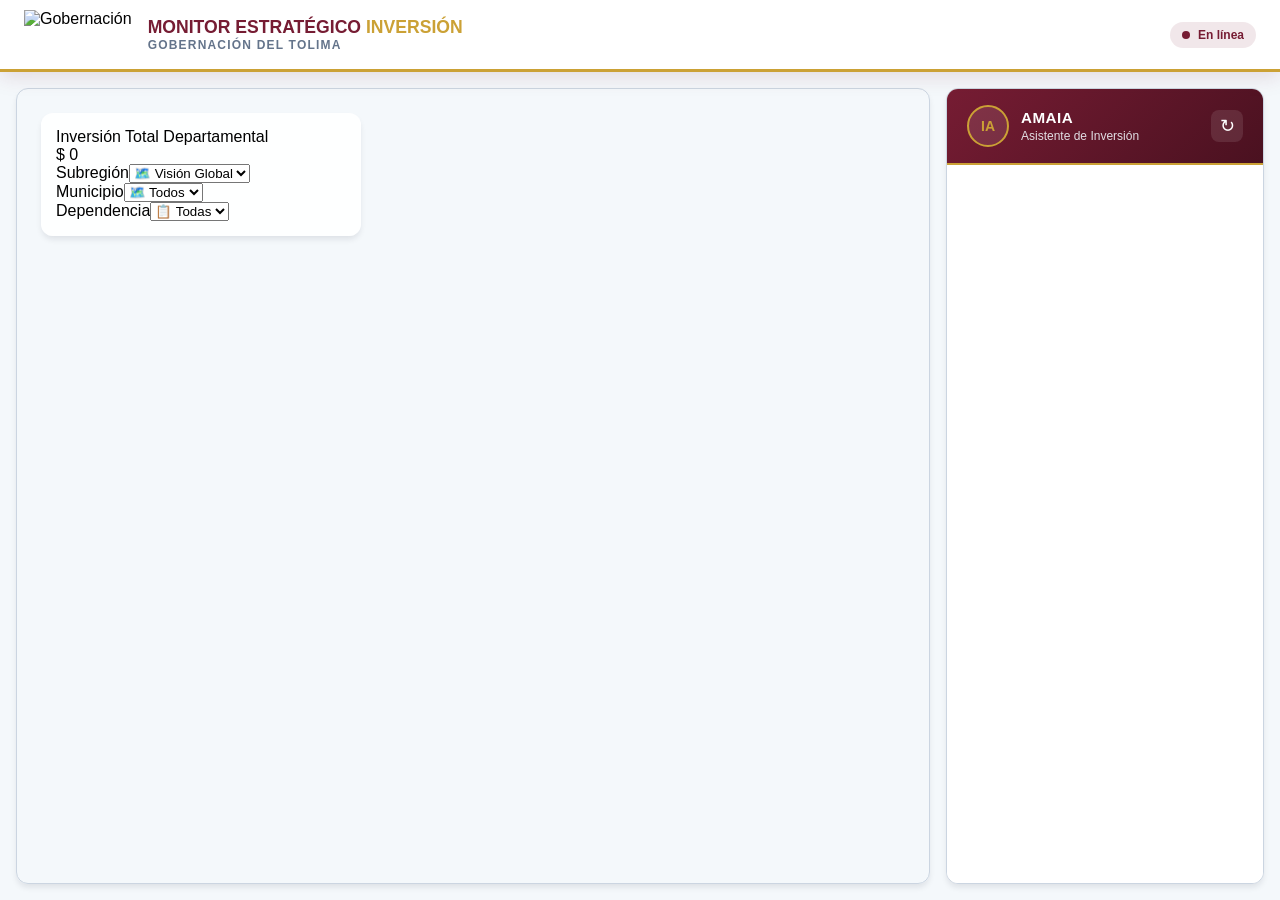
==== index.html @ 2dfa3f73 "Add files via upload Carga inicial de estructura Cloud Run" ====
<!DOCTYPE html>
<html lang="es">
<head>
  <meta charset="utf-8" />
  <title>Monitor Inversión Tolima 2026</title>
  <meta name="viewport" content="width=device-width, initial-scale=1.0, maximum-scale=1.0, user-scalable=no">

  <link rel="stylesheet" href="[https://unpkg.com/leaflet@1.9.4/dist/leaflet.css](https://unpkg.com/leaflet@1.9.4/dist/leaflet.css)" crossorigin="anonymous"/>
  <script src="[https://unpkg.com/leaflet@1.9.4/dist/leaflet.js](https://unpkg.com/leaflet@1.9.4/dist/leaflet.js)" crossorigin="anonymous"></script>
  <link href="[https://fonts.googleapis.com/css2?family=Inter:wght@400;500;600;700;800;900&display=swap](https://fonts.googleapis.com/css2?family=Inter:wght@400;500;600;700;800;900&display=swap)" rel="stylesheet">
  <link rel="stylesheet" href="style.css">
  
  <link rel="stylesheet" href="[https://www.gstatic.com/dialogflow-console/fast/messenger/cx/v1/main.css](https://www.gstatic.com/dialogflow-console/fast/messenger/cx/v1/main.css)">
  <script src="[https://www.gstatic.com/dialogflow-console/fast/messenger/cx/v1/main.js](https://www.gstatic.com/dialogflow-console/fast/messenger/cx/v1/main.js)"></script>
</head>
<body>

  <header class="app-header">
    <div class="branding">
      <img src="[https://tolima.gov.co/images/Tablero_planeacion_2026.jpg](https://tolima.gov.co/images/Tablero_planeacion_2026.jpg)" alt="Gobernación" class="escudo-img">
      <div class="titles">
        <div class="main-title">Monitor Estratégico <span>Inversión</span></div>
        <div class="sub-title">Gobernación del Tolima</div>
      </div>
    </div>
    <div class="header-info">
      <div class="system-status">
        <div class="status-indicator"></div> En línea
      </div>
    </div>
  </header>

  <main class="main-layout">
    <section class="dashboard-panel">
      <div id="loader"><div class="spinner"></div></div>
      <div id="map"></div>
      
      <aside id="sidebar">
        <div class="controls-area">
          <div class="kpi-card">
              <div class="kpi-title" id="kpiLabel">Inversión Total Departamental</div>
              <div class="kpi-value" id="kpiRP">$ 0</div>
          </div>
          <div class="filter-group"><label>Subregión</label><select id="subFilter"><option value="">🗺️ Visión Global</option></select></div>
          <div class="filter-group"><label>Municipio</label><select id="muniFilter"><option value="">🗺️ Todos</option></select></div>
          <div class="filter-group"><label>Dependencia</label><select id="secFilter"><option value="">📋 Todas</option></select></div>
        </div>
      </aside>

      <aside id="detail-panel">
        <div class="panel-header">
          <button class="close-btn" id="btnClosePanel">X</button>
          <h3 class="panel-title" id="panelTitle">...</h3>
          <p class="panel-subtitle" id="panelSub">Matriz de Inversión</p>
        </div>
        <div class="panel-body" id="panelBody"></div>
      </aside>
    </section>

    <aside class="chat-panel">
      <div class="chat-card">
        <div class="chat-header">
          <div class="assistant-profile">
            <div class="avatar-circle">IA</div>
            <div class="assistant-details">
              <h2>AMAIA</h2>
              <span>Asistente de Inversión</span>
            </div>
          </div>
          <button class="btn-reset" id="btn-reset" title="Reiniciar chat">↻</button>
        </div>
        <div class="messenger-wrapper">
          <df-messenger
            project-id="co-tol-prd"
            agent-id="ID_DEL_AGENTE_DE_INVERSION_AQUI"
            language-code="es"
            max-query-length="256">
            <df-messenger-chat-bubble chat-title=""></df-messenger-chat-bubble>
          </df-messenger>
        </div>
      </div>
    </aside>
  </main>

  <script src="main.js"></script>
</body>
</html>
---- style.css ----
:root {
  --tolima-primary: #761C33; /* Vinotinto */
  --tolima-accent: #CBA135;  /* Oro */
  --tolima-primary-pale: #fcf6f7;
  --bg-body: #F4F8FB;
  --surface: #ffffff;
  --text-primary: #0f172a;
  --text-muted: #64748b;
  --border-color: #CBD5E1;
  --shadow-header: 0 4px 20px rgba(118, 28, 51, 0.15);
  --shadow-md: 0 4px 6px -1px rgba(15, 23, 42, 0.1);
}

* { box-sizing: border-box; }

body, html {
  margin: 0; padding: 0; height: 100vh;
  font-family: 'Inter', sans-serif;
  background-color: var(--bg-body);
  display: flex; flex-direction: column; overflow: hidden;
}

/* Header */
.app-header {
  height: 72px; background: #fff; display: flex; align-items: center;
  justify-content: space-between; padding: 0 24px; box-shadow: var(--shadow-header);
  z-index: 50; border-bottom: 3px solid var(--tolima-accent);
}
.branding { display: flex; align-items: center; gap: 16px; }
.escudo-img { height: 50px; }
.main-title { font-weight: 900; font-size: 1.1rem; color: var(--tolima-primary); text-transform: uppercase; }
.main-title span { color: var(--tolima-accent); }
.sub-title { font-weight: 600; font-size: 0.75rem; color: var(--text-muted); text-transform: uppercase; letter-spacing: 0.1em; }
.system-status { display: flex; align-items: center; gap: 8px; background: rgba(118, 28, 51, 0.1); padding: 6px 12px; border-radius: 20px; font-size: 0.75rem; font-weight: 600; color: var(--tolima-primary); }
.status-indicator { width: 8px; height: 8px; background-color: var(--tolima-primary); border-radius: 50%; animation: pulse 2s infinite; }

@keyframes pulse { 0% { box-shadow: 0 0 0 0 rgba(118, 28, 51, 0.4); } 50% { box-shadow: 0 0 0 6px rgba(118, 28, 51, 0); } 100% { box-shadow: 0 0 0 0 rgba(118, 28, 51, 0); } }

/* Layout Split Screen */
.main-layout { display: flex; flex: 1; height: calc(100vh - 72px); overflow: hidden; }

/* Panel Mapa */
.dashboard-panel { flex: 1; position: relative; margin: 16px; margin-right: 0; border-radius: 12px; box-shadow: var(--shadow-md); border: 1px solid var(--border-color); overflow: hidden; }
#map { width: 100%; height: 100%; z-index: 1; }

/* Panel Chat IA */
.chat-panel { width: 350px; min-width: 320px; display: flex; flex-direction: column; padding: 16px; }
.chat-card { background: var(--surface); flex: 1; border-radius: 12px; box-shadow: var(--shadow-md); border: 1px solid var(--border-color); display: flex; flex-direction: column; overflow: hidden; }
.chat-header { background: linear-gradient(135deg, var(--tolima-primary) 0%, #4a1120 100%); padding: 16px 20px; color: white; display: flex; align-items: center; justify-content: space-between; border-bottom: 2px solid var(--tolima-accent); }
.assistant-profile { display: flex; align-items: center; gap: 12px; }
.avatar-circle { width: 42px; height: 42px; background: rgba(255, 255, 255, 0.1); border-radius: 50%; display: flex; align-items: center; justify-content: center; color: var(--tolima-accent); font-size: 14px; font-weight: 900; border: 2px solid var(--tolima-accent); }
.assistant-details h2 { margin: 0; font-size: 0.95rem; font-weight: 700; letter-spacing: 0.5px; }
.assistant-details span { font-size: 0.75rem; opacity: 0.9; color: #f1f5f9; }
.btn-reset { background: rgba(255, 255, 255, 0.1); border: none; color: white; width: 32px; height: 32px; border-radius: 8px; cursor: pointer; transition: all 0.2s; font-size: 18px; }
.btn-reset:hover { background: var(--tolima-accent); color: var(--tolima-primary); }
.messenger-wrapper { flex: 1; position: relative; background: #fff; }

/* Customización Dialogflow Messenger (Requerido por Xertica) */
df-messenger {
  position: absolute; top: 0; left: 0; width: 100%; height: 100%; z-index: 10;
  --df-messenger-font-color: var(--text-primary);
  --df-messenger-font-family: 'Inter', sans-serif;
  --df-messenger-titlebar-display: none; /* Ocultar header nativo */
  --df-messenger-chat-background: #ffffff;
  --df-messenger-message-user-background: var(--tolima-primary);
  --df-messenger-message-user-font-color: #ffffff;
  --df-messenger-message-bot-background: #f1f5f9;
  --df-messenger-input-background: var(--tolima-primary-pale);
  --df-messenger-send-icon-color: var(--tolima-primary);
  --df-messenger-input-box-focus-border: 2px solid var(--tolima-accent);
}

/* El resto de tu CSS del mapa (sidebar, kpi-card, detail-panel, etc.) va aquí debajo */
#sidebar { position: absolute; top: 24px; left: 24px; width: 320px; background: rgba(255, 255, 255, 0.95); box-shadow: var(--shadow-md); z-index: 1000; border-radius: 12px; padding: 15px; }
/* ... (pega aquí el CSS del sidebar y detalle que ya teníamos en tu Apps Script) ... */
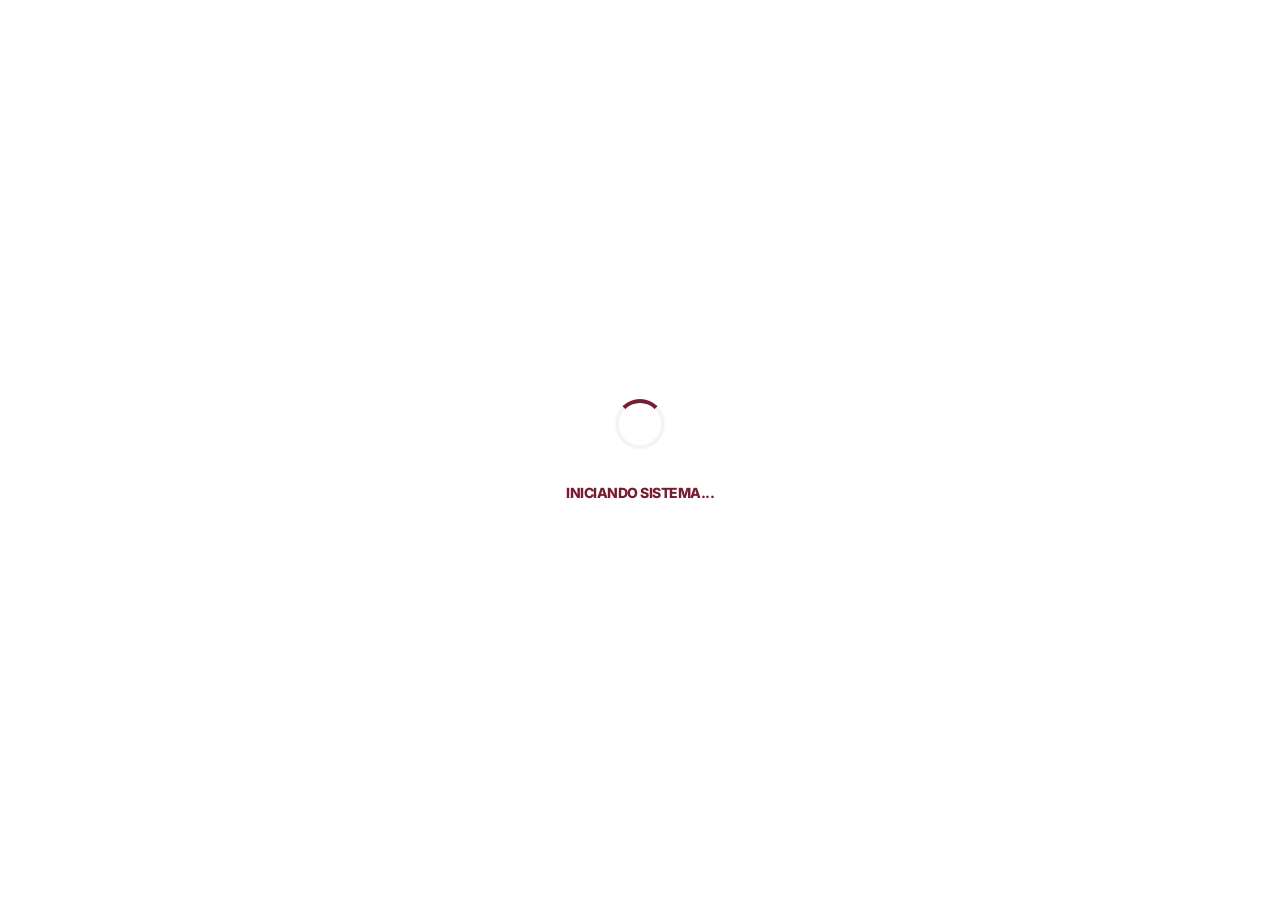
==== commit 6642090a: "Rename Index.html to index.html" ====
--- a/index.html
+++ b/index.html
@@ -1,87 +1,179 @@
 <!DOCTYPE html>
 <html lang="es">
 <head>
-  <meta charset="utf-8" />
-  <title>Monitor Inversión Tolima 2026</title>
-  <meta name="viewport" content="width=device-width, initial-scale=1.0, maximum-scale=1.0, user-scalable=no">
+    <meta charset="utf-8" />
+    <title>Monitor Territorial Tolima 2026</title>
+    <meta name="viewport" content="width=device-width, initial-scale=1.0, maximum-scale=1.0, user-scalable=no">
+    <link rel="icon" type="image/svg+xml" href="data:image/svg+xml,%3Csvg xmlns='http://www.w3.org/2000/svg' viewBox='0 0 32 32'%3E%3Ccircle cx='16' cy='16' r='15' fill='%23761C33' stroke='%23CBA135' stroke-width='2'/%3E%3Cpath d='M16 6c-3.3 0-6 2.7-6 6 0 4.5 6 12 6 12s6-7.5 6-12c0-3.3-2.7-6-6-6zm0 8.5c-1.4 0-2.5-1.1-2.5-2.5s1.1-2.5 2.5-2.5 2.5 1.1 2.5 2.5-1.1 2.5-2.5 2.5z' fill='%23CBA135'/%3E%3C/svg%3E">
 
-  <link rel="stylesheet" href="[https://unpkg.com/leaflet@1.9.4/dist/leaflet.css](https://unpkg.com/leaflet@1.9.4/dist/leaflet.css)" crossorigin="anonymous"/>
-  <script src="[https://unpkg.com/leaflet@1.9.4/dist/leaflet.js](https://unpkg.com/leaflet@1.9.4/dist/leaflet.js)" crossorigin="anonymous"></script>
-  <link href="[https://fonts.googleapis.com/css2?family=Inter:wght@400;500;600;700;800;900&display=swap](https://fonts.googleapis.com/css2?family=Inter:wght@400;500;600;700;800;900&display=swap)" rel="stylesheet">
-  <link rel="stylesheet" href="style.css">
-  
-  <link rel="stylesheet" href="[https://www.gstatic.com/dialogflow-console/fast/messenger/cx/v1/main.css](https://www.gstatic.com/dialogflow-console/fast/messenger/cx/v1/main.css)">
-  <script src="[https://www.gstatic.com/dialogflow-console/fast/messenger/cx/v1/main.js](https://www.gstatic.com/dialogflow-console/fast/messenger/cx/v1/main.js)"></script>
+    <link rel="stylesheet" href="https://unpkg.com/leaflet@1.9.4/dist/leaflet.css" crossorigin="anonymous" />
+    <script src="https://unpkg.com/leaflet@1.9.4/dist/leaflet.js" crossorigin="anonymous"></script>
+    <link href="https://fonts.googleapis.com/css2?family=Inter:wght@400;500;600;700;800;900&display=swap" rel="stylesheet">
+    <link rel="stylesheet" href="https://www.gstatic.com/dialogflow-console/fast/df-messenger/prod/v1/themes/df-messenger-default.css">
+    <script src="https://www.gstatic.com/dialogflow-console/fast/df-messenger/prod/v1/df-messenger.js"></script>
+    
+    <link rel="stylesheet" href="style.css">
 </head>
 <body>
+    <div id="bgLayer"></div>
+    <div id="loader">
+        <div class="spinner"></div>
+        <div id="loadingText" style="margin-top:15px;">Iniciando Sistema...</div>
+    </div>
+    <div id="printContainer"></div>
 
-  <header class="app-header">
-    <div class="branding">
-      <img src="[https://tolima.gov.co/images/Tablero_planeacion_2026.jpg](https://tolima.gov.co/images/Tablero_planeacion_2026.jpg)" alt="Gobernación" class="escudo-img">
-      <div class="titles">
-        <div class="main-title">Monitor Estratégico <span>Inversión</span></div>
-        <div class="sub-title">Gobernación del Tolima</div>
-      </div>
+    <div class="main-layout">
+        <section class="dashboard-panel">
+            <div id="map"></div>
+
+            <aside id="sidebar">
+                <div class="brand-header">
+                    <img id="mainLogo" src="https://tolima.gov.co/images/Tablero_planeacion_2026.jpg" alt="Tolima Logo">
+                </div>
+                <div class="controls-area">
+                    <div class="kpi-card">
+                        <div class="kpi-title" id="kpiLabel">Inversión Total Departamental</div>
+                        <div class="kpi-value" id="kpiRP">$ 0</div>
+                    </div>
+                    <fieldset class="filter-group">
+                        <legend>Vigencia de Inversión</legend>
+                        <div class="vigencias-btn-group" id="vigenciasGroup" role="group">
+                            <button id="btnVigencia2024" name="btnVigencia2024" type="button" class="btn-vigencia" onclick="cambiarVigencia('2024')">2024</button>
+                            <button id="btnVigencia2025" name="btnVigencia2025" type="button" class="btn-vigencia active" onclick="cambiarVigencia('2025')">2025</button>
+                            <button id="btnVigencia2026" name="btnVigencia2026" type="button" class="btn-vigencia" onclick="cambiarVigencia('2026')">2026</button>
+                            <button id="btnVigencia2027" name="btnVigencia2027" type="button" class="btn-vigencia" onclick="cambiarVigencia('2027')">2027</button>
+                        </div>
+                    </fieldset>
+                    <div class="filter-group">
+                        <label for="fuenteFilter">Fuente de Financiación</label>
+                        <select id="fuenteFilter" name="fuenteFilter">
+                            <option value="">🌐 Todas las Fuentes</option>
+                            <option value="propios">Recursos Propios</option>
+                            <option value="sgr">Regalías (SGR)</option>
+                            <option value="sgp">Participaciones (SGP)</option>
+                            <option value="credito">Crédito</option>
+                            <option value="cofin">Cofinanciación</option>
+                        </select>
+                    </div>
+                    <div class="filter-group">
+                        <label for="subFilter">Filtrar por Subregión</label>
+                        <select id="subFilter" name="subFilter">
+                            <option value="">🗺️ Visión Global del Tolima</option>
+                        </select>
+                    </div>
+                    <div class="filter-group">
+                        <label for="muniFilter">Seleccionar Municipio</label>
+                        <select id="muniFilter" name="muniFilter">
+                            <option value="">🏛️ Todos los Municipios</option>
+                        </select>
+                    </div>
+                    <div class="filter-group">
+                        <label for="secFilter">Filtrar por Dependencia o Entidad</label>
+                        <select id="secFilter" name="secFilter">
+                            <option value="">🏢 Todas las Dependencias o Entidades</option>
+                        </select>
+                    </div>
+                    <div class="map-toggles-container">
+                        <button id="btnSubmap" name="btnSubmap" type="button" class="btn-map-toggle">
+                            <svg width="16" height="16" viewBox="0 0 24 24" fill="none" stroke="currentColor" stroke-width="2" stroke-linecap="round" stroke-linejoin="round">
+                                <path d="M12 22s8-4 8-10V5l-8-3-8 3v7c0 6 8 10 8 10z"></path>
+                            </svg>
+                            <span>Subregiones</span>
+                        </button>
+                        <button id="btnHeatmap" name="btnHeatmap" type="button" class="btn-map-toggle">
+                            <svg width="16" height="16" viewBox="0 0 24 24" fill="none" stroke="currentColor" stroke-width="2" stroke-linecap="round" stroke-linejoin="round">
+                                <polygon points="1 6 1 22 8 18 16 22 23 18 23 2 16 6 8 2 1 6"></polygon>
+                                <line x1="8" y1="2" x2="8" y2="18"></line>
+                                <line x1="16" y1="6" x2="16" y2="22"></line>
+                            </svg>
+                            <span>Calor</span>
+                        </button>
+                    </div>
+                </div>
+            </aside>
+
+            <aside id="detail-panel">
+                <div class="panel-header">
+                    <button class="action-btn icon-only close-btn" id="btnClosePanel" name="btnClosePanel" type="button" title="Cerrar Panel">
+                        <svg width="18" height="18" viewBox="0 0 24 24" fill="none" stroke="currentColor" stroke-width="3" stroke-linecap="round" stroke-linejoin="round">
+                            <line x1="18" y1="6" x2="6" y2="18"></line>
+                            <line x1="6" y1="6" x2="18" y2="18"></line>
+                        </svg>
+                    </button>
+
+                    <button id="btnBack" name="btnBack" type="button" class="btn" style="display:none; margin-bottom:10px; background:none; border:none; color:var(--vinotinto); font-weight:800; font-size:12px; cursor:pointer; display:inline-flex; align-items:center;">
+                        <svg width="16" height="16" viewBox="0 0 24 24" fill="none" stroke="currentColor" stroke-width="2.5">
+                            <polyline points="15 18 9 12 15 6"></polyline>
+                        </svg> Volver a Dependencias
+                    </button>
+                    <h3 class="panel-title" id="panelTitle">...</h3>
+                    <p class="panel-subtitle" id="panelSub">Matriz de Inversión</p>
+
+                    <div class="informes-actions">
+                        <button class="action-btn text-btn report-btn" id="btnReporteGeneral" name="btnReporteGeneral" type="button" onclick="abrirReporteGeneral()" title="Ver Reporte General" style="display: none;">
+                            <svg width="16" height="16" viewBox="0 0 24 24" fill="none" stroke="currentColor" stroke-width="2.5" stroke-linecap="round" stroke-linejoin="round">
+                                <path d="M14 2H6a2 2 0 0 0-2 2v16a2 2 0 0 0 2 2h12a2 2 0 0 0 2-2V8z"></path>
+                                <polyline points="14 2 14 8 20 8"></polyline>
+                                <line x1="16" y1="13" x2="8" y2="13"></line>
+                                <line x1="16" y1="17" x2="8" y2="17"></line>
+                                <polyline points="10 9 9 9 8 9"></polyline>
+                            </svg>
+                            Informe General
+                        </button>
+                        <button id="print-executive-report" name="print-executive-report" type="button" class="action-btn text-btn print-btn" onclick="ejecutarImpresion()" title="Imprimir Reporte Ejecutivo">
+                            <svg width="16" height="16" viewBox="0 0 24 24" fill="none" stroke="currentColor" stroke-width="2.5" stroke-linecap="round" stroke-linejoin="round">
+                                <polyline points="6 9 6 2 18 2 18 9"></polyline>
+                                <path d="M6 18H4a2 2 0 0 1-2-2v-5a2 2 0 0 1 2-2h16a2 2 0 0 1 2 2v5a2 2 0 0 1-2 2h-2"></path>
+                                <rect x="6" y="14" width="12" height="8"></rect>
+                            </svg>
+                            Informe de Inversión
+                        </button>
+                    </div>
+                </div>
+                <div class="panel-body" id="panelBody"></div>
+            </aside>
+        </section>
+
+        <aside id="ai-chat-sidebar" class="chat-panel">
+            <div class="chat-card">
+                <div class="chat-header">
+                    <div class="assistant-profile">
+                        <div class="avatar-circle">IA</div>
+                        <div class="assistant-details">
+                            <h2>AMAIA</h2>
+                            <span>Asistente de Inversión</span>
+                        </div>
+                    </div>
+                    <div class="chat-actions">
+                        <button id="btnResetChat" name="btnResetChat" type="button" class="btn-chat-action" onclick="resetChat()" title="Reiniciar Chat">
+                            <svg width="18" height="18" viewBox="0 0 24 24" fill="none" stroke="currentColor" stroke-width="2" stroke-linecap="round" stroke-linejoin="round">
+                                <path d="M23 4v6h-6"></path>
+                                <path d="M20.49 15a9 9 0 1 1-2.12-9.36L23 10"></path>
+                            </svg>
+                        </button>
+                        <button id="btnCloseChat" name="btnCloseChat" type="button" class="btn-chat-action" onclick="toggleChat()" title="Cerrar Chat">
+                            <svg width="18" height="18" viewBox="0 0 24 24" fill="none" stroke="currentColor" stroke-width="3" stroke-linecap="round" stroke-linejoin="round">
+                                <line x1="18" y1="6" x2="6" y2="18"></line>
+                                <line x1="6" y1="6" x2="18" y2="18"></line>
+                            </svg>
+                        </button>
+                    </div>
+                </div>
+                <div class="messenger-wrapper"></div>
+            </div>
+        </aside>
+
+        <button id="ai-chat-btn" name="ai-chat-btn" type="button" onclick="toggleChat()" title="Hablar con AMAIA">
+            <svg width="32" height="32" viewBox="0 0 24 24" fill="none" stroke="currentColor" stroke-width="2" stroke-linecap="round" stroke-linejoin="round">
+                <path d="M21 15a2 2 0 0 1-2 2H7l-4 4V5a2 2 0 0 1 2-2h14a2 2 0 0 1 2 2z"></path>
+                <circle cx="9" cy="10" r="1"></circle>
+                <circle cx="15" cy="10" r="1"></circle>
+            </svg>
+        </button>
     </div>
-    <div class="header-info">
-      <div class="system-status">
-        <div class="status-indicator"></div> En línea
-      </div>
-    </div>
-  </header>
 
-  <main class="main-layout">
-    <section class="dashboard-panel">
-      <div id="loader"><div class="spinner"></div></div>
-      <div id="map"></div>
-      
-      <aside id="sidebar">
-        <div class="controls-area">
-          <div class="kpi-card">
-              <div class="kpi-title" id="kpiLabel">Inversión Total Departamental</div>
-              <div class="kpi-value" id="kpiRP">$ 0</div>
-          </div>
-          <div class="filter-group"><label>Subregión</label><select id="subFilter"><option value="">🗺️ Visión Global</option></select></div>
-          <div class="filter-group"><label>Municipio</label><select id="muniFilter"><option value="">🗺️ Todos</option></select></div>
-          <div class="filter-group"><label>Dependencia</label><select id="secFilter"><option value="">📋 Todas</option></select></div>
-        </div>
-      </aside>
-
-      <aside id="detail-panel">
-        <div class="panel-header">
-          <button class="close-btn" id="btnClosePanel">X</button>
-          <h3 class="panel-title" id="panelTitle">...</h3>
-          <p class="panel-subtitle" id="panelSub">Matriz de Inversión</p>
-        </div>
-        <div class="panel-body" id="panelBody"></div>
-      </aside>
-    </section>
-
-    <aside class="chat-panel">
-      <div class="chat-card">
-        <div class="chat-header">
-          <div class="assistant-profile">
-            <div class="avatar-circle">IA</div>
-            <div class="assistant-details">
-              <h2>AMAIA</h2>
-              <span>Asistente de Inversión</span>
-            </div>
-          </div>
-          <button class="btn-reset" id="btn-reset" title="Reiniciar chat">↻</button>
-        </div>
-        <div class="messenger-wrapper">
-          <df-messenger
-            project-id="co-tol-prd"
-            agent-id="ID_DEL_AGENTE_DE_INVERSION_AQUI"
-            language-code="es"
-            max-query-length="256">
-            <df-messenger-chat-bubble chat-title=""></df-messenger-chat-bubble>
-          </df-messenger>
-        </div>
-      </div>
-    </aside>
-  </main>
-
-  <script src="main.js"></script>
+    <script src="geo.js"></script>
+    <script src="datos_2025.js"></script>
+    <script src="script.js"></script>
 </body>
-</html>+</html>
--- a/style.css
+++ b/style.css
@@ -1,75 +1,1147 @@
-:root {
-  --tolima-primary: #761C33; /* Vinotinto */
-  --tolima-accent: #CBA135;  /* Oro */
-  --tolima-primary-pale: #fcf6f7;
-  --bg-body: #F4F8FB;
-  --surface: #ffffff;
-  --text-primary: #0f172a;
-  --text-muted: #64748b;
-  --border-color: #CBD5E1;
-  --shadow-header: 0 4px 20px rgba(118, 28, 51, 0.15);
-  --shadow-md: 0 4px 6px -1px rgba(15, 23, 42, 0.1);
-}
-
-* { box-sizing: border-box; }
-
-body, html {
-  margin: 0; padding: 0; height: 100vh;
-  font-family: 'Inter', sans-serif;
-  background-color: var(--bg-body);
-  display: flex; flex-direction: column; overflow: hidden;
-}
-
-/* Header */
-.app-header {
-  height: 72px; background: #fff; display: flex; align-items: center;
-  justify-content: space-between; padding: 0 24px; box-shadow: var(--shadow-header);
-  z-index: 50; border-bottom: 3px solid var(--tolima-accent);
-}
-.branding { display: flex; align-items: center; gap: 16px; }
-.escudo-img { height: 50px; }
-.main-title { font-weight: 900; font-size: 1.1rem; color: var(--tolima-primary); text-transform: uppercase; }
-.main-title span { color: var(--tolima-accent); }
-.sub-title { font-weight: 600; font-size: 0.75rem; color: var(--text-muted); text-transform: uppercase; letter-spacing: 0.1em; }
-.system-status { display: flex; align-items: center; gap: 8px; background: rgba(118, 28, 51, 0.1); padding: 6px 12px; border-radius: 20px; font-size: 0.75rem; font-weight: 600; color: var(--tolima-primary); }
-.status-indicator { width: 8px; height: 8px; background-color: var(--tolima-primary); border-radius: 50%; animation: pulse 2s infinite; }
-
-@keyframes pulse { 0% { box-shadow: 0 0 0 0 rgba(118, 28, 51, 0.4); } 50% { box-shadow: 0 0 0 6px rgba(118, 28, 51, 0); } 100% { box-shadow: 0 0 0 0 rgba(118, 28, 51, 0); } }
-
-/* Layout Split Screen */
-.main-layout { display: flex; flex: 1; height: calc(100vh - 72px); overflow: hidden; }
-
-/* Panel Mapa */
-.dashboard-panel { flex: 1; position: relative; margin: 16px; margin-right: 0; border-radius: 12px; box-shadow: var(--shadow-md); border: 1px solid var(--border-color); overflow: hidden; }
-#map { width: 100%; height: 100%; z-index: 1; }
-
-/* Panel Chat IA */
-.chat-panel { width: 350px; min-width: 320px; display: flex; flex-direction: column; padding: 16px; }
-.chat-card { background: var(--surface); flex: 1; border-radius: 12px; box-shadow: var(--shadow-md); border: 1px solid var(--border-color); display: flex; flex-direction: column; overflow: hidden; }
-.chat-header { background: linear-gradient(135deg, var(--tolima-primary) 0%, #4a1120 100%); padding: 16px 20px; color: white; display: flex; align-items: center; justify-content: space-between; border-bottom: 2px solid var(--tolima-accent); }
-.assistant-profile { display: flex; align-items: center; gap: 12px; }
-.avatar-circle { width: 42px; height: 42px; background: rgba(255, 255, 255, 0.1); border-radius: 50%; display: flex; align-items: center; justify-content: center; color: var(--tolima-accent); font-size: 14px; font-weight: 900; border: 2px solid var(--tolima-accent); }
-.assistant-details h2 { margin: 0; font-size: 0.95rem; font-weight: 700; letter-spacing: 0.5px; }
-.assistant-details span { font-size: 0.75rem; opacity: 0.9; color: #f1f5f9; }
-.btn-reset { background: rgba(255, 255, 255, 0.1); border: none; color: white; width: 32px; height: 32px; border-radius: 8px; cursor: pointer; transition: all 0.2s; font-size: 18px; }
-.btn-reset:hover { background: var(--tolima-accent); color: var(--tolima-primary); }
-.messenger-wrapper { flex: 1; position: relative; background: #fff; }
-
-/* Customización Dialogflow Messenger (Requerido por Xertica) */
-df-messenger {
-  position: absolute; top: 0; left: 0; width: 100%; height: 100%; z-index: 10;
-  --df-messenger-font-color: var(--text-primary);
-  --df-messenger-font-family: 'Inter', sans-serif;
-  --df-messenger-titlebar-display: none; /* Ocultar header nativo */
-  --df-messenger-chat-background: #ffffff;
-  --df-messenger-message-user-background: var(--tolima-primary);
-  --df-messenger-message-user-font-color: #ffffff;
-  --df-messenger-message-bot-background: #f1f5f9;
-  --df-messenger-input-background: var(--tolima-primary-pale);
-  --df-messenger-send-icon-color: var(--tolima-primary);
-  --df-messenger-input-box-focus-border: 2px solid var(--tolima-accent);
-}
-
-/* El resto de tu CSS del mapa (sidebar, kpi-card, detail-panel, etc.) va aquí debajo */
-#sidebar { position: absolute; top: 24px; left: 24px; width: 320px; background: rgba(255, 255, 255, 0.95); box-shadow: var(--shadow-md); z-index: 1000; border-radius: 12px; padding: 15px; }
-/* ... (pega aquí el CSS del sidebar y detalle que ya teníamos en tu Apps Script) ... */+        :root {
+            --vinotinto: #761C33;
+            --oro: #CBA135;
+            --bg-main: #ffffff;
+            --card-bg: rgba(255, 255, 255, 0.98);
+            --text-main: #0f172a;
+            --text-muted: #64748b;
+            --border-light: rgba(148, 163, 184, 0.25);
+            --shadow-glass: 0 12px 35px -5px rgba(15, 23, 42, 0.1), 0 4px 10px -2px rgba(15, 23, 42, 0.05);
+            --shadow-card: 0 2px 8px rgba(15, 23, 42, 0.05);
+        }
+
+        * {
+            box-sizing: border-box;
+        }
+
+        body {
+            height: 100vh;
+            width: 100vw;
+            margin: 0;
+            font-family: 'Inter', system-ui, sans-serif;
+            background-color: #f8fafc;
+            overflow: hidden;
+            color: var(--text-main);
+            position: relative;
+        }
+
+        /* Fondo separado en su propia capa fija: al no ser "background-attachment:
+           fixed" sobre el body, el navegador no necesita repintar la imagen de
+           fondo en cada frame de las animaciones del mapa (flyToBounds, zoom).
+           Se compone una sola vez y queda detrás de todo (z-index: -1). */
+        #bgLayer {
+            position: fixed;
+            inset: 0;
+            z-index: -1;
+            background-color: #f8fafc;
+            background-image: url('https://lh3.googleusercontent.com/d/1oLgtwF_8bTeOWUE5xGeJT19ByY-t8FV_');
+            background-size: cover;
+            background-position: center center;
+            pointer-events: none;
+        }
+
+        .leaflet-container {
+            background: transparent !important;
+        }
+
+        .main-layout {
+            display: flex;
+            width: 100vw;
+            height: 100vh;
+            overflow: hidden;
+            position: relative;
+            background: transparent;
+        }
+
+        .dashboard-panel {
+            flex: 1;
+            position: relative;
+            overflow: hidden;
+            height: 100%;
+            transition: all 0.4s cubic-bezier(0.16, 1, 0.3, 1);
+        }
+
+        #map {
+            position: absolute;
+            top: 0;
+            left: 0;
+            width: 100%;
+            height: 100%;
+            z-index: 1;
+            background: transparent !important;
+            cursor: grab;
+        }
+
+        #loader {
+            position: fixed;
+            inset: 0;
+            z-index: 9999;
+            display: flex;
+            flex-direction: column;
+            gap: 20px;
+            align-items: center;
+            justify-content: center;
+            background: rgba(255, 255, 255, 1);
+            transition: opacity 0.4s ease;
+        }
+
+        .spinner {
+            width: 50px;
+            height: 50px;
+            border-radius: 50%;
+            border: 4px solid #f1f5f9;
+            border-top-color: var(--vinotinto);
+            animation: spin 0.8s ease-in-out infinite;
+        }
+
+        @keyframes spin {
+            to {
+                transform: rotate(360deg);
+            }
+        }
+
+        #loadingText {
+            font-weight: 800;
+            letter-spacing: -0.5px;
+            color: var(--vinotinto);
+            text-transform: uppercase;
+            font-size: 14px;
+            text-align: center;
+        }
+
+        #sidebar {
+            position: absolute;
+            top: 24px;
+            left: 24px;
+            width: 360px;
+            max-height: calc(100vh - 48px);
+            background: var(--card-bg);
+            box-shadow: var(--shadow-glass);
+            z-index: 1000;
+            display: flex;
+            flex-direction: column;
+            border: 1px solid var(--border-light);
+            border-radius: 16px;
+            overflow: hidden;
+        }
+
+        .brand-header {
+            background: #ffffff;
+            border-bottom: 1px solid var(--border-light);
+            padding: 0; /* Sin espacios internos */
+            margin: 0;
+            flex-shrink: 0;
+        }
+
+        .brand-header img {
+            width: 100%; /* Ocupa todo el ancho disponible */
+            height: auto; /* Se ajusta automáticamente para no deformarse */
+            display: block;
+            object-fit: cover; /* Llena la caja completamente */
+        }
+
+        .controls-area {
+            padding: 0 20px 20px;
+            flex: 1;
+            overflow-y: auto;
+            display: flex;
+            flex-direction: column;
+            gap: 16px;
+        }
+
+        .kpi-card,
+        .filter-group,
+        .secItem,
+        .projCard {
+            flex-shrink: 0;
+        }
+
+        .kpi-card {
+            background: #ffffff;
+            border-radius: 12px;
+            padding: 20px;
+            text-align: center;
+            box-shadow: var(--shadow-card);
+            border: 1px solid var(--border-light);
+            position: relative;
+            overflow: hidden;
+            margin-top: 5px;
+        }
+
+        .kpi-card::before {
+            content: '';
+            position: absolute;
+            left: 0;
+            top: 0;
+            height: 100%;
+            width: 5px;
+            background: linear-gradient(180deg, var(--vinotinto) 0%, var(--oro) 100%);
+        }
+
+        .kpi-title {
+            font-size: 11px;
+            font-weight: 800;
+            color: var(--text-muted);
+            text-transform: uppercase;
+            letter-spacing: 1px;
+            margin-bottom: 8px;
+        }
+
+        .kpi-value {
+            font-size: clamp(20px, 2.4vw, 24px);
+            font-weight: 900;
+            color: var(--vinotinto);
+            letter-spacing: -0.5px;
+            line-height: 1;
+            white-space: nowrap;
+            font-variant-numeric: tabular-nums;
+        }
+
+        .filter-group label,
+        .filter-group legend {
+            display: block;
+            font-size: 11px;
+            font-weight: 800;
+            color: var(--text-muted);
+            margin-bottom: 6px;
+            text-transform: uppercase;
+            letter-spacing: 0.5px;
+        }
+
+        /* Reset fieldset used as filter-group to look identical to div */
+        fieldset.filter-group {
+            border: none;
+            padding: 0;
+            margin: 0;
+            min-width: 0;
+        }
+
+        select {
+            width: 100%;
+            padding: 12px 14px;
+            border-radius: 8px;
+            border: 1px solid var(--border-light);
+            background: #f8fafc;
+            font-family: inherit;
+            font-size: 13px;
+            font-weight: 700;
+            color: var(--text-main);
+            outline: none;
+            transition: all 0.2s ease;
+            cursor: pointer;
+            appearance: none;
+            background-image: url("data:image/svg+xml;charset=UTF-8,%3csvg xmlns='http://www.w3.org/2000/svg' viewBox='0 0 24 24' fill='none' stroke='%2364748b' stroke-width='2.5' stroke-linecap='round' stroke-linejoin='round'%3e%3cpolyline points='6 9 12 15 18 9'%3e%3c/polyline%3e%3c/svg%3e");
+            background-repeat: no-repeat;
+            background-position: right 14px center;
+            background-size: 16px;
+        }
+
+        select:focus,
+        select:hover {
+            border-color: var(--oro);
+            background: #ffffff;
+            box-shadow: 0 4px 12px rgba(203, 161, 53, 0.1);
+        }
+
+        .map-toggles-container {
+            display: flex;
+            gap: 8px;
+            width: 100%;
+            flex-shrink: 0;
+        }
+
+        .btn-map-toggle {
+            flex: 1;
+            display: flex;
+            align-items: center;
+            justify-content: center;
+            gap: 6px;
+            padding: 12px 8px;
+            border-radius: 8px;
+            background: #f1f5f9;
+            border: 1px solid var(--border-light);
+            cursor: pointer;
+            font-weight: 800;
+            font-size: 10px;
+            transition: all 0.3s;
+            color: var(--text-muted);
+            text-transform: uppercase;
+            letter-spacing: 0.5px;
+            text-align: center;
+            line-height: 1.2;
+        }
+
+        .btn-map-toggle:hover {
+            border-color: var(--oro);
+            color: var(--text-main);
+        }
+
+        .btn-map-toggle.active {
+            background: var(--oro);
+            color: #fff;
+            border-color: var(--oro);
+            box-shadow: 0 6px 15px rgba(203, 161, 53, 0.25);
+        }
+
+        #detail-panel {
+            position: absolute;
+            top: 24px;
+            right: 24px;
+            bottom: 24px;
+            width: 440px;
+            background: var(--card-bg);
+            box-shadow: var(--shadow-glass);
+            z-index: 1100;
+            transform: translateX(120%);
+            transition: transform 0.35s cubic-bezier(0.16, 1, 0.3, 1), opacity 0.2s ease;
+            display: flex;
+            flex-direction: column;
+            border: 1px solid var(--border-light);
+            border-radius: 16px;
+            opacity: 0;
+            pointer-events: none;
+        }
+
+        #detail-panel.open {
+            transform: translateX(0);
+            opacity: 1;
+            pointer-events: auto;
+        }
+
+        .panel-header {
+            padding: 24px;
+            border-bottom: 1px solid var(--border-light);
+            background: #ffffff;
+            position: relative;
+            border-radius: 16px 16px 0 0;
+            flex-shrink: 0;
+        }
+
+        .action-btn {
+            border: none;
+            display: flex;
+            align-items: center;
+            justify-content: center;
+            cursor: pointer;
+            transition: all 0.25s cubic-bezier(0.16, 1, 0.3, 1);
+            font-family: inherit;
+        }
+
+        .action-btn.icon-only {
+            width: 34px;
+            height: 34px;
+            border-radius: 50%;
+            background: #f1f5f9;
+            position: absolute;
+            top: 20px;
+            right: 20px;
+            color: var(--text-muted);
+        }
+
+        .action-btn.icon-only:hover {
+            background: var(--vinotinto);
+            color: #fff;
+            transform: scale(1.1) rotate(90deg);
+        }
+
+        .informes-actions {
+            display: flex;
+            gap: 10px;
+            margin-top: 18px;
+            width: 100%;
+        }
+
+        .action-btn.text-btn {
+            flex: 1;
+            height: 46px;
+            padding: 0 20px;
+            border-radius: 12px;
+            font-size: 12px;
+            font-weight: 800;
+            text-transform: uppercase;
+            letter-spacing: 0.5px;
+            gap: 10px;
+        }
+
+        .action-btn.text-btn.print-btn {
+            background: rgba(118, 28, 51, 0.06);
+            color: var(--vinotinto);
+            border: 1.5px solid rgba(118, 28, 51, 0.15);
+        }
+
+        .action-btn.text-btn.print-btn:hover {
+            background: var(--oro);
+            color: #fff;
+            border-color: var(--oro);
+            transform: translateY(-2px);
+            box-shadow: 0 6px 15px rgba(203, 161, 53, 0.25);
+        }
+
+        .action-btn.text-btn.report-btn {
+            background: rgba(14, 165, 233, 0.06);
+            color: #0ea5e9;
+            border: 1.5px solid rgba(14, 165, 233, 0.15);
+        }
+
+        .action-btn.text-btn.report-btn:hover {
+            background: #0ea5e9;
+            color: #fff;
+            border-color: #0ea5e9;
+            transform: translateY(-2px);
+            box-shadow: 0 6px 15px rgba(14, 165, 233, 0.25);
+        }
+
+        .panel-title {
+            margin: 0;
+            font-size: 20px;
+            font-weight: 900;
+            color: var(--vinotinto);
+            text-transform: uppercase;
+            letter-spacing: -0.5px;
+            padding-right: 40px;
+            line-height: 1.1;
+        }
+
+        .panel-subtitle {
+            margin: 6px 0 0;
+            font-size: 11px;
+            color: var(--text-muted);
+            font-weight: 800;
+            text-transform: uppercase;
+            letter-spacing: 0.5px;
+        }
+
+        .panel-body {
+            padding: 20px 24px;
+            overflow-y: auto;
+            flex: 1;
+            background: transparent;
+        }
+
+        .btn-toggle-excl {
+            display: inline-flex;
+            align-items: center;
+            gap: 6px;
+            padding: 6px 12px;
+            border-radius: 6px;
+            background: #ffffff;
+            border: 1.5px solid var(--oro);
+            color: var(--oro);
+            font-weight: 800;
+            font-size: 10px;
+            cursor: pointer;
+            transition: all 0.2s;
+            text-transform: uppercase;
+            margin-bottom: 0px;
+        }
+
+        .btn-toggle-excl:hover {
+            background: rgba(203, 161, 53, 0.1);
+        }
+
+        .btn-toggle-excl.active {
+            background: var(--oro);
+            color: #ffffff;
+            box-shadow: 0 4px 10px rgba(203, 161, 53, 0.2);
+        }
+
+        .pill {
+            display: inline-flex;
+            align-items: center;
+            padding: 6px 12px;
+            border-radius: 6px;
+            background: rgba(118, 28, 51, 0.06);
+            color: var(--vinotinto);
+            font-weight: 800;
+            font-size: 10px;
+            border: 1px solid rgba(118, 28, 51, 0.1);
+            text-transform: uppercase;
+            letter-spacing: 0.5px;
+        }
+
+        .secItem,
+        .projCard {
+            padding: 18px;
+            border-radius: 12px;
+            margin-bottom: 14px;
+            cursor: pointer;
+            background: #ffffff;
+            border: 1px solid var(--border-light);
+            box-shadow: var(--shadow-card);
+            transition: all 0.2s ease;
+            position: relative;
+            overflow: hidden;
+            display: flex;
+            justify-content: space-between;
+            align-items: center;
+        }
+
+        .projCard {
+            display: block;
+        }
+
+        .secItem::before,
+        .projCard::before {
+            content: '';
+            position: absolute;
+            top: 0;
+            left: 0;
+            width: 4px;
+            height: 100%;
+            background: transparent;
+            transition: all 0.2s;
+        }
+
+        .secItem:hover,
+        .projCard:hover {
+            transform: translateY(-2px);
+            box-shadow: 0 8px 16px rgba(15, 23, 42, 0.06);
+            border-color: rgba(203, 161, 53, 0.4);
+        }
+
+        .secItem:hover::before {
+            background: var(--vinotinto);
+        }
+
+        .projCard:hover::before {
+            background: var(--oro);
+        }
+
+        .secName {
+            font-weight: 900;
+            color: var(--text-main);
+            font-size: 12px;
+            text-transform: uppercase;
+            line-height: 1.3;
+            margin-bottom: 4px;
+        }
+
+        .secMeta {
+            color: var(--text-muted);
+            font-size: 11px;
+            font-weight: 600;
+        }
+
+        .projName {
+            font-weight: 800;
+            font-size: 13px;
+            color: var(--text-main);
+            line-height: 1.4;
+        }
+
+        .projTag {
+            display: inline-block;
+            margin-top: 10px;
+            font-size: 10px;
+            font-weight: 800;
+            padding: 4px 8px;
+            border-radius: 4px;
+            background: rgba(203, 161, 53, 0.12);
+            color: #8a6a1b;
+            letter-spacing: 0.5px;
+            text-transform: uppercase;
+        }
+
+        .projMoney {
+            margin-top: 14px;
+            font-size: 13px;
+            color: var(--text-main);
+            background: #f8fafc;
+            padding: 12px;
+            border-radius: 8px;
+            border: 1px solid var(--border-light);
+        }
+
+        .data-row {
+            display: flex;
+            justify-content: space-between;
+            align-items: center;
+            margin-bottom: 6px;
+        }
+
+        .data-row:last-child {
+            margin-bottom: 0;
+        }
+
+        .data-label {
+            color: var(--text-muted);
+            font-size: 10px;
+            text-transform: uppercase;
+            font-weight: 800;
+            letter-spacing: 0.5px;
+        }
+
+        .data-value {
+            font-weight: 900;
+            font-variant-numeric: tabular-nums;
+        }
+
+        .data-value.highlight {
+            color: var(--vinotinto);
+            font-size: 14px;
+        }
+
+        .card-money {
+            font-weight: 900;
+            color: var(--vinotinto);
+            font-size: 16px;
+            margin-top: 0;
+            text-align: right;
+        }
+
+        .leaflet-container *,
+        .leaflet-container *:focus,
+        path:focus {
+            outline: none !important;
+        }
+
+        path.leaflet-interactive {
+            transition: fill 0.2s ease, fill-opacity 0.2s ease;
+        }
+
+        .leaflet-tooltip.muni-tooltip {
+            background: #ffffff;
+            border: 1px solid var(--oro);
+            border-radius: 6px;
+            color: var(--vinotinto);
+            font-weight: 900;
+            font-size: 11px;
+            padding: 6px 12px;
+            text-transform: uppercase;
+            box-shadow: 0 8px 20px rgba(0, 0, 0, 0.15);
+            letter-spacing: 0.5px;
+            pointer-events: none !important;
+            white-space: nowrap;
+        }
+
+        .leaflet-tooltip-left:before,
+        .leaflet-tooltip-right:before,
+        .leaflet-tooltip-top:before,
+        .leaflet-tooltip-bottom:before {
+            display: none;
+        }
+
+        @media (min-width: 1400px) {
+            #sidebar {
+                width: 400px;
+                left: 32px;
+                top: 32px;
+                max-height: calc(100vh - 64px);
+            }
+
+            #detail-panel {
+                width: 480px;
+                right: 32px;
+                top: 32px;
+                bottom: 32px;
+            }
+        }
+
+        @media(max-width: 900px) {
+            #sidebar {
+                top: 16px;
+                left: 16px;
+                right: 16px;
+                width: auto;
+                max-height: 45vh;
+                border-radius: 16px;
+                padding-bottom: 10px;
+            }
+
+            #detail-panel {
+                top: auto;
+                bottom: 0;
+                left: 0;
+                right: 0;
+                width: 100%;
+                height: 55vh;
+                border-radius: 24px 24px 0 0;
+                transform: translateY(110%);
+                border-left: none;
+                border-bottom: none;
+                border-right: none;
+                border-top: 1px solid var(--border-light);
+            }
+
+            #detail-panel.open {
+                transform: translateY(0);
+            }
+        }
+
+        /* ESTILOS DE IMPRESIÓN */
+        #printContainer {
+            position: absolute;
+            top: -9999px;
+            left: -9999px;
+            width: 1050px;
+            display: block;
+            visibility: hidden;
+            z-index: -1;
+            background-color: #f8fafc;
+            background-image: url('https://lh3.googleusercontent.com/d/1oLgtwF_8bTeOWUE5xGeJT19ByY-t8FV_');
+            background-size: cover;
+            background-position: center center;
+            background-attachment: fixed;
+        }
+
+        .map-wrapper {
+            position: relative;
+            width: 100%;
+            margin-bottom: 20px;
+        }
+
+        .print-map {
+            width: 100% !important;
+            height: 380px !important;
+            border: 2px solid #e2e8f0;
+            border-radius: 12px;
+            background-image: url('https://lh3.googleusercontent.com/d/1oLgtwF_8bTeOWUE5xGeJT19ByY-t8FV_') !important;
+            background-size: cover !important;
+            background-position: center center !important;
+            margin-bottom: 0;
+            -webkit-print-color-adjust: exact !important;
+            print-color-adjust: exact !important;
+        }
+
+        .demo-overlay {
+            position: absolute;
+            bottom: 15px;
+            left: 15px;
+            background: transparent;
+            box-shadow: none;
+            border: none;
+            z-index: 1000;
+            font-family: 'Inter', sans-serif;
+            text-shadow: 0px 0px 4px white, 0px 0px 6px white, 0px 0px 8px white, 0px 0px 12px white;
+            -webkit-print-color-adjust: exact;
+            print-color-adjust: exact;
+        }
+
+        @media print {
+            @page {
+                size: letter landscape;
+                margin: 1.2cm;
+            }
+
+            body * {
+                visibility: hidden !important;
+            }
+
+            #printContainer,
+            #printContainer * {
+                visibility: visible !important;
+            }
+
+            #printContainer {
+                position: absolute !important;
+                left: 0 !important;
+                top: 0 !important;
+                width: 100% !important;
+                display: block !important;
+                z-index: 99999 !important;
+                background: white !important;
+            }
+
+            #printContainer {
+                position: relative !important;
+                top: 0 !important;
+                left: 0 !important;
+                width: 100% !important;
+                visibility: visible !important;
+                display: block !important;
+                z-index: 99999 !important;
+                -webkit-print-color-adjust: exact;
+                print-color-adjust: exact;
+            }
+
+            .print-content {
+                width: 100%;
+                max-width: 1000px;
+                margin: 0 auto;
+                color: #1e293b;
+                font-family: 'Inter', sans-serif;
+                background: rgba(255, 255, 255, 0.92) !important;
+                padding: 20px 30px;
+                border-radius: 16px;
+            }
+
+            .print-header {
+                display: flex;
+                justify-content: space-between;
+                align-items: flex-end;
+                border-bottom: 3px solid #761C33;
+                padding-bottom: 10px;
+                margin-bottom: 20px;
+            }
+
+            .print-header img {
+                height: 50px;
+            }
+
+            .print-header-info {
+                text-align: right;
+            }
+
+            .print-header-info p {
+                margin: 2px 0;
+                color: #64748b;
+                font-size: 11px;
+                text-transform: uppercase;
+                font-weight: 700;
+            }
+
+            .print-title {
+                text-align: center;
+                font-size: 26px;
+                font-weight: 900;
+                text-transform: uppercase;
+                margin: 10px 0 15px 0;
+            }
+
+            .print-map {
+                height: 10cm !important;
+            }
+
+            .print-kpi-container {
+                display: flex;
+                flex-direction: column;
+                gap: 10px;
+                margin-bottom: 25px;
+            }
+
+            .print-kpi-main {
+                display: flex;
+                justify-content: space-between;
+                align-items: center;
+                padding: 15px 25px;
+                background: #fffcf4;
+                border: 1px solid #CBA135;
+                border-left: 6px solid #761C33;
+                border-radius: 10px;
+                -webkit-print-color-adjust: exact;
+                print-color-adjust: exact;
+            }
+
+            .print-kpi-main-label {
+                font-size: 16px;
+                font-weight: 900;
+                color: #761C33;
+                text-transform: uppercase;
+            }
+
+            .print-kpi-main-value {
+                font-size: 28px;
+                font-weight: 900;
+                color: #761C33;
+                margin: 0;
+            }
+
+            .print-kpi-row {
+                display: flex;
+                gap: 10px;
+                width: 100%;
+            }
+
+            .print-kpi-card {
+                flex: 1;
+                padding: 12px;
+                border: 1px solid #e2e8f0;
+                border-radius: 8px;
+                text-align: center;
+                background: #f8fafc;
+                border-top: 3px solid #CBA135;
+                -webkit-print-color-adjust: exact;
+                print-color-adjust: exact;
+            }
+
+            .print-kpi-label {
+                font-size: 9px;
+                font-weight: 800;
+                color: #64748b;
+                text-transform: uppercase;
+            }
+
+            .print-kpi-value {
+                font-size: 16px;
+                font-weight: 900;
+                color: #1e293b;
+                margin-top: 4px;
+            }
+
+            .print-section-title {
+                font-size: 14px;
+                font-weight: 900;
+                color: #761C33;
+                text-transform: uppercase;
+                margin: 25px 0 10px 0;
+                border-left: 4px solid #CBA135;
+                padding-left: 8px;
+            }
+
+            .print-table {
+                width: 100%;
+                border-collapse: collapse;
+                margin-bottom: 20px;
+                font-size: 10px;
+            }
+
+            .print-table th {
+                background: #f1f5f9;
+                color: #475569;
+                font-weight: 800;
+                text-align: left;
+                padding: 8px 10px;
+                border-bottom: 2px solid #cbd5e1;
+                text-transform: uppercase;
+                -webkit-print-color-adjust: exact;
+                print-color-adjust: exact;
+            }
+
+            .print-table td {
+                padding: 6px 10px;
+                border-bottom: 1px solid #e2e8f0;
+                vertical-align: top;
+                page-break-inside: avoid;
+            }
+
+            .print-footer {
+                margin-top: 30px;
+                padding-top: 15px;
+                border-top: 1px solid #e2e8f0;
+                font-size: 9px;
+                color: #94a3b8;
+                text-align: center;
+                font-weight: 600;
+                text-transform: uppercase;
+            }
+        }
+
+        /* ASISTENTE IA (ESTILO AMAIA) */
+        .chat-panel {
+            width: 0;
+            height: 100%;
+            background: #ffffff;
+            display: flex;
+            flex-direction: column;
+            transition: width 0.4s cubic-bezier(0.16, 1, 0.3, 1);
+            z-index: 2000;
+            border-left: 0 solid var(--border-light);
+            overflow: hidden;
+            flex-shrink: 0;
+        }
+
+        .chat-panel.open {
+            width: 420px;
+            border-left-width: 1px;
+            box-shadow: -10px 0 30px rgba(15, 23, 42, 0.08);
+        }
+
+        .chat-card {
+            width: 420px;
+            height: 100%;
+            display: flex;
+            flex-direction: column;
+        }
+
+        .chat-header {
+            padding: 24px;
+            background: var(--vinotinto);
+            color: white;
+            display: flex;
+            justify-content: space-between;
+            align-items: center;
+            border-bottom: 3px solid var(--oro);
+            flex-shrink: 0;
+        }
+
+        .assistant-profile {
+            display: flex;
+            align-items: center;
+            gap: 16px;
+        }
+
+        .avatar-circle {
+            width: 48px;
+            height: 48px;
+            background: var(--oro);
+            border-radius: 50%;
+            display: flex;
+            align-items: center;
+            justify-content: center;
+            font-weight: 900;
+            font-size: 18px;
+            color: var(--vinotinto);
+            box-shadow: 0 4px 10px rgba(0, 0, 0, 0.2);
+            border: 2px solid white;
+        }
+
+        .assistant-details h2 {
+            margin: 0;
+            font-size: 18px;
+            font-weight: 900;
+            letter-spacing: 0.5px;
+            text-transform: uppercase;
+            line-height: 1;
+        }
+
+        .assistant-details span {
+            display: block;
+            font-size: 10px;
+            opacity: 0.9;
+            font-weight: 700;
+            text-transform: uppercase;
+            letter-spacing: 1px;
+            margin-top: 4px;
+        }
+
+        .chat-actions {
+            display: flex;
+            gap: 10px;
+        }
+
+        .btn-chat-action {
+            background: rgba(255, 255, 255, 0.15);
+            border: none;
+            color: white;
+            width: 36px;
+            height: 36px;
+            border-radius: 10px;
+            cursor: pointer;
+            font-size: 18px;
+            display: flex;
+            align-items: center;
+            justify-content: center;
+            transition: all 0.25s;
+        }
+
+        .btn-chat-action:hover {
+            background: var(--oro);
+            color: var(--vinotinto);
+            transform: translateY(-2px);
+        }
+
+        .messenger-wrapper {
+            flex: 1;
+            display: flex;
+            flex-direction: column;
+            background: #f8fafc;
+            overflow: hidden;
+        }
+
+        df-messenger {
+            --df-messenger-chat-bubble-display: none;
+            --df-messenger-chat-window-height: 100%;
+            --df-messenger-chat-window-width: 100%;
+            --df-messenger-chat-window-box-shadow: none;
+            --df-messenger-chat-window-border-radius: 0;
+            --df-messenger-titlebar-display: none;
+
+            --df-messenger-primary-color: #761C33;
+            --df-messenger-secondary-color: #CBA135;
+            --df-messenger-font-color: #0f172a;
+            --df-messenger-chat-background: #f8fafc;
+            --df-messenger-message-bot-background: #ffffff;
+            --df-messenger-message-bot-font-color: #0f172a;
+            --df-messenger-message-user-background: #761C33;
+            --df-messenger-message-user-font-color: #ffffff;
+            --df-messenger-input-font-color: #0f172a;
+            --df-messenger-input-placeholder-font-color: #64748b;
+
+            height: 100%;
+            width: 100%;
+            display: flex;
+            flex-direction: column;
+        }
+
+        df-messenger::part(chat-window) {
+            height: 100%;
+            width: 100%;
+            border-radius: 0;
+            flex: 1;
+        }
+
+        #ai-chat-btn {
+            position: absolute;
+            bottom: 30px;
+            right: 30px;
+            width: 65px;
+            height: 65px;
+            border-radius: 50%;
+            background: var(--vinotinto);
+            color: white;
+            border: 3px solid white;
+            box-shadow: 0 10px 30px rgba(118, 28, 51, 0.5);
+            cursor: pointer;
+            z-index: 3000;
+            display: flex;
+            align-items: center;
+            justify-content: center;
+            transition: all 0.4s cubic-bezier(0.16, 1, 0.3, 1);
+            animation: pulse-btn 2.5s infinite;
+        }
+
+        @keyframes pulse-btn {
+            0% { transform: scale(1); box-shadow: 0 10px 30px rgba(118, 28, 51, 0.5); }
+            50% { transform: scale(1.1); box-shadow: 0 15px 45px rgba(118, 28, 51, 0.7); }
+            100% { transform: scale(1); box-shadow: 0 10px 30px rgba(118, 28, 51, 0.5); }
+        }
+
+        #ai-chat-btn.hidden {
+            transform: scale(0) rotate(90deg);
+            opacity: 0;
+            pointer-events: none;
+            animation: none;
+        }
+
+        #ai-chat-btn:hover {
+            transform: scale(1.15) !important;
+            background: var(--oro);
+            border-color: white;
+            box-shadow: 0 10px 25px rgba(203, 161, 53, 0.4);
+            animation: none;
+        }
+
+        /* VIGENCIAS */
+        .vigencias-btn-group {
+            display: flex;
+            gap: 6px;
+            width: 100%;
+            background: #f1f5f9;
+            padding: 4px;
+            border-radius: 8px;
+            border: 1px solid var(--border-light);
+        }
+
+        .btn-vigencia {
+            flex: 1;
+            padding: 10px 4px;
+            border: none;
+            background: transparent;
+            color: var(--text-muted);
+            font-size: 12px;
+            font-weight: 800;
+            cursor: pointer;
+            border-radius: 6px;
+            transition: all 0.25s cubic-bezier(0.16, 1, 0.3, 1);
+            text-align: center;
+            text-transform: uppercase;
+            letter-spacing: 0.5px;
+        }
+
+        .btn-vigencia:hover:not(:disabled) {
+            color: var(--text-main);
+            background: rgba(255, 255, 255, 0.8);
+            box-shadow: var(--shadow-card);
+        }
+
+        .btn-vigencia.active {
+            background: var(--vinotinto);
+            color: #ffffff;
+            box-shadow: 0 4px 10px rgba(118, 28, 51, 0.25);
+        }
+
+        .btn-vigencia:disabled {
+            opacity: 0.45;
+            cursor: not-allowed;
+            color: var(--text-muted);
+        }
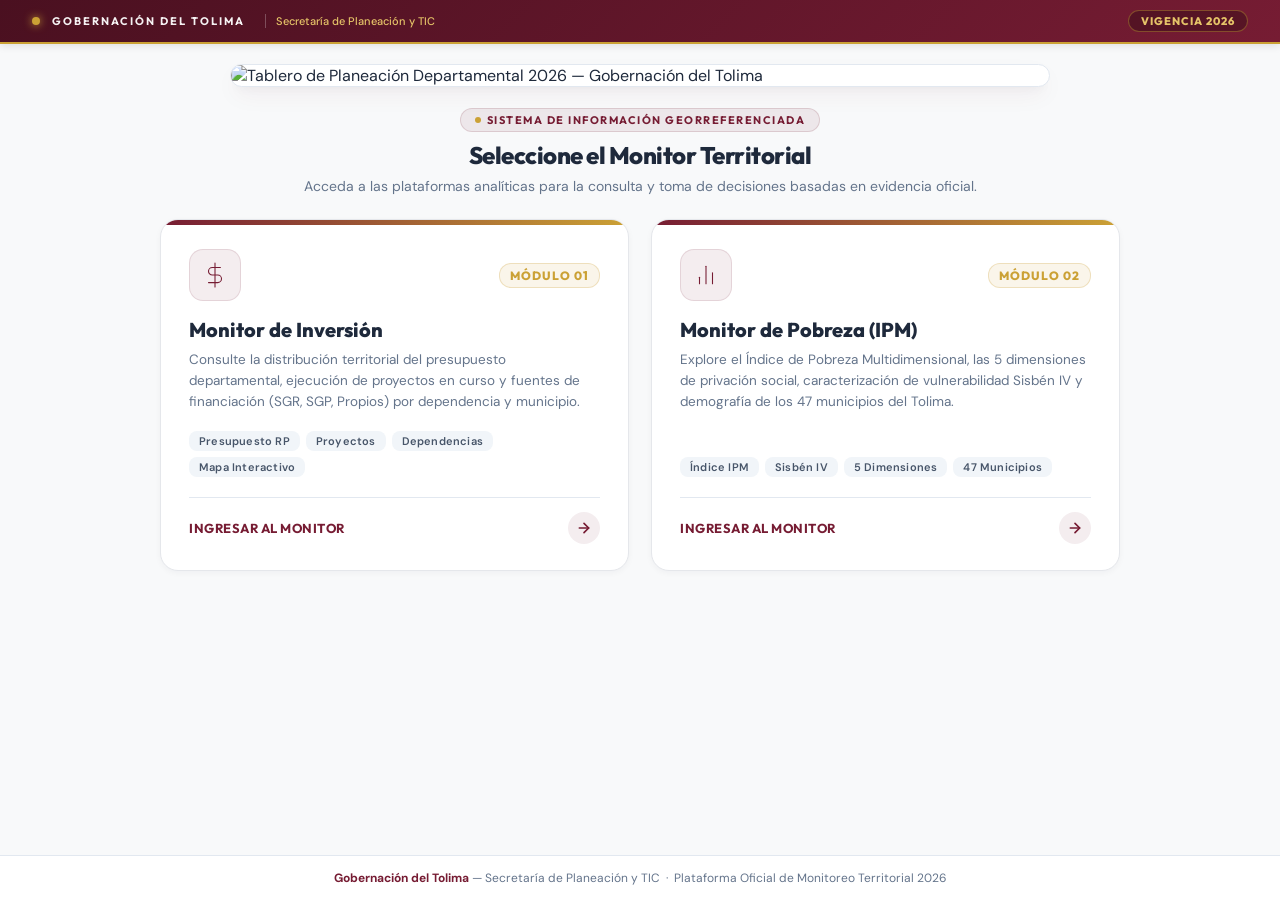
==== commit a20f6a98: "Add files via upload" ====
--- a/index.html
+++ b/index.html
@@ -1,179 +1,522 @@
-<!DOCTYPE html>
-<html lang="es">
-<head>
-    <meta charset="utf-8" />
-    <title>Monitor Territorial Tolima 2026</title>
-    <meta name="viewport" content="width=device-width, initial-scale=1.0, maximum-scale=1.0, user-scalable=no">
-    <link rel="icon" type="image/svg+xml" href="data:image/svg+xml,%3Csvg xmlns='http://www.w3.org/2000/svg' viewBox='0 0 32 32'%3E%3Ccircle cx='16' cy='16' r='15' fill='%23761C33' stroke='%23CBA135' stroke-width='2'/%3E%3Cpath d='M16 6c-3.3 0-6 2.7-6 6 0 4.5 6 12 6 12s6-7.5 6-12c0-3.3-2.7-6-6-6zm0 8.5c-1.4 0-2.5-1.1-2.5-2.5s1.1-2.5 2.5-2.5 2.5 1.1 2.5 2.5-1.1 2.5-2.5 2.5z' fill='%23CBA135'/%3E%3C/svg%3E">
-
-    <link rel="stylesheet" href="https://unpkg.com/leaflet@1.9.4/dist/leaflet.css" crossorigin="anonymous" />
-    <script src="https://unpkg.com/leaflet@1.9.4/dist/leaflet.js" crossorigin="anonymous"></script>
-    <link href="https://fonts.googleapis.com/css2?family=Inter:wght@400;500;600;700;800;900&display=swap" rel="stylesheet">
-    <link rel="stylesheet" href="https://www.gstatic.com/dialogflow-console/fast/df-messenger/prod/v1/themes/df-messenger-default.css">
-    <script src="https://www.gstatic.com/dialogflow-console/fast/df-messenger/prod/v1/df-messenger.js"></script>
-    
-    <link rel="stylesheet" href="style.css">
-</head>
-<body>
-    <div id="bgLayer"></div>
-    <div id="loader">
-        <div class="spinner"></div>
-        <div id="loadingText" style="margin-top:15px;">Iniciando Sistema...</div>
-    </div>
-    <div id="printContainer"></div>
-
-    <div class="main-layout">
-        <section class="dashboard-panel">
-            <div id="map"></div>
-
-            <aside id="sidebar">
-                <div class="brand-header">
-                    <img id="mainLogo" src="https://tolima.gov.co/images/Tablero_planeacion_2026.jpg" alt="Tolima Logo">
-                </div>
-                <div class="controls-area">
-                    <div class="kpi-card">
-                        <div class="kpi-title" id="kpiLabel">Inversión Total Departamental</div>
-                        <div class="kpi-value" id="kpiRP">$ 0</div>
-                    </div>
-                    <fieldset class="filter-group">
-                        <legend>Vigencia de Inversión</legend>
-                        <div class="vigencias-btn-group" id="vigenciasGroup" role="group">
-                            <button id="btnVigencia2024" name="btnVigencia2024" type="button" class="btn-vigencia" onclick="cambiarVigencia('2024')">2024</button>
-                            <button id="btnVigencia2025" name="btnVigencia2025" type="button" class="btn-vigencia active" onclick="cambiarVigencia('2025')">2025</button>
-                            <button id="btnVigencia2026" name="btnVigencia2026" type="button" class="btn-vigencia" onclick="cambiarVigencia('2026')">2026</button>
-                            <button id="btnVigencia2027" name="btnVigencia2027" type="button" class="btn-vigencia" onclick="cambiarVigencia('2027')">2027</button>
-                        </div>
-                    </fieldset>
-                    <div class="filter-group">
-                        <label for="fuenteFilter">Fuente de Financiación</label>
-                        <select id="fuenteFilter" name="fuenteFilter">
-                            <option value="">🌐 Todas las Fuentes</option>
-                            <option value="propios">Recursos Propios</option>
-                            <option value="sgr">Regalías (SGR)</option>
-                            <option value="sgp">Participaciones (SGP)</option>
-                            <option value="credito">Crédito</option>
-                            <option value="cofin">Cofinanciación</option>
-                        </select>
-                    </div>
-                    <div class="filter-group">
-                        <label for="subFilter">Filtrar por Subregión</label>
-                        <select id="subFilter" name="subFilter">
-                            <option value="">🗺️ Visión Global del Tolima</option>
-                        </select>
-                    </div>
-                    <div class="filter-group">
-                        <label for="muniFilter">Seleccionar Municipio</label>
-                        <select id="muniFilter" name="muniFilter">
-                            <option value="">🏛️ Todos los Municipios</option>
-                        </select>
-                    </div>
-                    <div class="filter-group">
-                        <label for="secFilter">Filtrar por Dependencia o Entidad</label>
-                        <select id="secFilter" name="secFilter">
-                            <option value="">🏢 Todas las Dependencias o Entidades</option>
-                        </select>
-                    </div>
-                    <div class="map-toggles-container">
-                        <button id="btnSubmap" name="btnSubmap" type="button" class="btn-map-toggle">
-                            <svg width="16" height="16" viewBox="0 0 24 24" fill="none" stroke="currentColor" stroke-width="2" stroke-linecap="round" stroke-linejoin="round">
-                                <path d="M12 22s8-4 8-10V5l-8-3-8 3v7c0 6 8 10 8 10z"></path>
-                            </svg>
-                            <span>Subregiones</span>
-                        </button>
-                        <button id="btnHeatmap" name="btnHeatmap" type="button" class="btn-map-toggle">
-                            <svg width="16" height="16" viewBox="0 0 24 24" fill="none" stroke="currentColor" stroke-width="2" stroke-linecap="round" stroke-linejoin="round">
-                                <polygon points="1 6 1 22 8 18 16 22 23 18 23 2 16 6 8 2 1 6"></polygon>
-                                <line x1="8" y1="2" x2="8" y2="18"></line>
-                                <line x1="16" y1="6" x2="16" y2="22"></line>
-                            </svg>
-                            <span>Calor</span>
-                        </button>
-                    </div>
-                </div>
-            </aside>
-
-            <aside id="detail-panel">
-                <div class="panel-header">
-                    <button class="action-btn icon-only close-btn" id="btnClosePanel" name="btnClosePanel" type="button" title="Cerrar Panel">
-                        <svg width="18" height="18" viewBox="0 0 24 24" fill="none" stroke="currentColor" stroke-width="3" stroke-linecap="round" stroke-linejoin="round">
-                            <line x1="18" y1="6" x2="6" y2="18"></line>
-                            <line x1="6" y1="6" x2="18" y2="18"></line>
-                        </svg>
-                    </button>
-
-                    <button id="btnBack" name="btnBack" type="button" class="btn" style="display:none; margin-bottom:10px; background:none; border:none; color:var(--vinotinto); font-weight:800; font-size:12px; cursor:pointer; display:inline-flex; align-items:center;">
-                        <svg width="16" height="16" viewBox="0 0 24 24" fill="none" stroke="currentColor" stroke-width="2.5">
-                            <polyline points="15 18 9 12 15 6"></polyline>
-                        </svg> Volver a Dependencias
-                    </button>
-                    <h3 class="panel-title" id="panelTitle">...</h3>
-                    <p class="panel-subtitle" id="panelSub">Matriz de Inversión</p>
-
-                    <div class="informes-actions">
-                        <button class="action-btn text-btn report-btn" id="btnReporteGeneral" name="btnReporteGeneral" type="button" onclick="abrirReporteGeneral()" title="Ver Reporte General" style="display: none;">
-                            <svg width="16" height="16" viewBox="0 0 24 24" fill="none" stroke="currentColor" stroke-width="2.5" stroke-linecap="round" stroke-linejoin="round">
-                                <path d="M14 2H6a2 2 0 0 0-2 2v16a2 2 0 0 0 2 2h12a2 2 0 0 0 2-2V8z"></path>
-                                <polyline points="14 2 14 8 20 8"></polyline>
-                                <line x1="16" y1="13" x2="8" y2="13"></line>
-                                <line x1="16" y1="17" x2="8" y2="17"></line>
-                                <polyline points="10 9 9 9 8 9"></polyline>
-                            </svg>
-                            Informe General
-                        </button>
-                        <button id="print-executive-report" name="print-executive-report" type="button" class="action-btn text-btn print-btn" onclick="ejecutarImpresion()" title="Imprimir Reporte Ejecutivo">
-                            <svg width="16" height="16" viewBox="0 0 24 24" fill="none" stroke="currentColor" stroke-width="2.5" stroke-linecap="round" stroke-linejoin="round">
-                                <polyline points="6 9 6 2 18 2 18 9"></polyline>
-                                <path d="M6 18H4a2 2 0 0 1-2-2v-5a2 2 0 0 1 2-2h16a2 2 0 0 1 2 2v5a2 2 0 0 1-2 2h-2"></path>
-                                <rect x="6" y="14" width="12" height="8"></rect>
-                            </svg>
-                            Informe de Inversión
-                        </button>
-                    </div>
-                </div>
-                <div class="panel-body" id="panelBody"></div>
-            </aside>
-        </section>
-
-        <aside id="ai-chat-sidebar" class="chat-panel">
-            <div class="chat-card">
-                <div class="chat-header">
-                    <div class="assistant-profile">
-                        <div class="avatar-circle">IA</div>
-                        <div class="assistant-details">
-                            <h2>AMAIA</h2>
-                            <span>Asistente de Inversión</span>
-                        </div>
-                    </div>
-                    <div class="chat-actions">
-                        <button id="btnResetChat" name="btnResetChat" type="button" class="btn-chat-action" onclick="resetChat()" title="Reiniciar Chat">
-                            <svg width="18" height="18" viewBox="0 0 24 24" fill="none" stroke="currentColor" stroke-width="2" stroke-linecap="round" stroke-linejoin="round">
-                                <path d="M23 4v6h-6"></path>
-                                <path d="M20.49 15a9 9 0 1 1-2.12-9.36L23 10"></path>
-                            </svg>
-                        </button>
-                        <button id="btnCloseChat" name="btnCloseChat" type="button" class="btn-chat-action" onclick="toggleChat()" title="Cerrar Chat">
-                            <svg width="18" height="18" viewBox="0 0 24 24" fill="none" stroke="currentColor" stroke-width="3" stroke-linecap="round" stroke-linejoin="round">
-                                <line x1="18" y1="6" x2="6" y2="18"></line>
-                                <line x1="6" y1="6" x2="18" y2="18"></line>
-                            </svg>
-                        </button>
-                    </div>
-                </div>
-                <div class="messenger-wrapper"></div>
-            </div>
-        </aside>
-
-        <button id="ai-chat-btn" name="ai-chat-btn" type="button" onclick="toggleChat()" title="Hablar con AMAIA">
-            <svg width="32" height="32" viewBox="0 0 24 24" fill="none" stroke="currentColor" stroke-width="2" stroke-linecap="round" stroke-linejoin="round">
-                <path d="M21 15a2 2 0 0 1-2 2H7l-4 4V5a2 2 0 0 1 2-2h14a2 2 0 0 1 2 2z"></path>
-                <circle cx="9" cy="10" r="1"></circle>
-                <circle cx="15" cy="10" r="1"></circle>
-            </svg>
-        </button>
-    </div>
-
-    <script src="geo.js"></script>
-    <script src="datos_2025.js"></script>
-    <script src="script.js"></script>
-</body>
-</html>
+<!DOCTYPE html>
+<html lang="es">
+<head>
+    <meta charset="utf-8" />
+    <title>Sistema de Monitoreo Territorial — Gobernación del Tolima 2026</title>
+    <meta name="description" content="Portal de Monitores Territoriales de la Gobernación del Tolima. Monitoreo estratégico de inversión pública y pobreza multidimensional.">
+    <meta name="viewport" content="width=device-width, initial-scale=1.0">
+    <link rel="preconnect" href="https://fonts.googleapis.com">
+    <link rel="preconnect" href="https://fonts.gstatic.com" crossorigin>
+    <link href="https://fonts.googleapis.com/css2?family=Outfit:wght@400;500;600;700;800;900&family=DM+Sans:wght@400;500;600;700&display=swap" rel="stylesheet">
+    <style>
+        :root {
+            --vino: #761C33;
+            --vino-dark: #4A1020;
+            --vino-light: rgba(118, 28, 51, 0.08);
+            --oro: #CBA135;
+            --oro-light: #E5C368;
+            --oro-bg: rgba(203, 161, 53, 0.12);
+            --bg-page: #F8F9FA;
+            --surface: #FFFFFF;
+            --ink: #1E293B;
+            --ink-muted: #64748B;
+            --border-subtle: #E2E8F0;
+            --border-card: #E5E7EB;
+            --shadow-sm: 0 2px 6px rgba(15, 23, 42, 0.04);
+            --shadow-md: 0 10px 25px -5px rgba(118, 28, 51, 0.08), 0 8px 10px -6px rgba(0, 0, 0, 0.04);
+            --shadow-hover: 0 20px 35px -8px rgba(118, 28, 51, 0.16), 0 10px 14px -5px rgba(0, 0, 0, 0.06);
+        }
+
+        *, *::before, *::after {
+            box-sizing: border-box;
+            margin: 0;
+            padding: 0;
+        }
+
+        body {
+            font-family: 'DM Sans', sans-serif;
+            background-color: var(--bg-page);
+            color: var(--ink);
+            min-height: 100vh;
+            display: flex;
+            flex-direction: column;
+            overflow-x: hidden;
+        }
+
+        /* TOPBAR */
+        .topbar {
+            background: linear-gradient(135deg, var(--vino-dark) 0%, var(--vino) 100%);
+            padding: 10px 32px;
+            display: flex;
+            align-items: center;
+            justify-content: space-between;
+            border-bottom: 2px solid var(--oro);
+            box-shadow: 0 2px 8px rgba(0,0,0,0.1);
+            position: relative;
+            z-index: 20;
+        }
+
+        .topbar-left {
+            display: flex;
+            align-items: center;
+            gap: 12px;
+        }
+
+        .topbar-badge-dot {
+            width: 8px;
+            height: 8px;
+            background: var(--oro);
+            border-radius: 50%;
+            box-shadow: 0 0 8px var(--oro);
+        }
+
+        .topbar-title {
+            font-family: 'Outfit', sans-serif;
+            font-size: 11px;
+            font-weight: 700;
+            letter-spacing: 2px;
+            text-transform: uppercase;
+            color: #FFFFFF;
+            opacity: 0.95;
+        }
+
+        .topbar-subtitle {
+            font-size: 11px;
+            color: var(--oro-light);
+            font-weight: 500;
+            display: inline-block;
+            margin-left: 8px;
+            padding-left: 10px;
+            border-left: 1px solid rgba(255, 255, 255, 0.25);
+        }
+
+        .topbar-year {
+            font-family: 'Outfit', sans-serif;
+            font-size: 11px;
+            font-weight: 800;
+            letter-spacing: 1px;
+            color: var(--oro-light);
+            background: rgba(0, 0, 0, 0.25);
+            padding: 3px 12px;
+            border-radius: 20px;
+            border: 1px solid rgba(203, 161, 53, 0.4);
+        }
+
+        /* MAIN WRAPPER */
+        .main-container {
+            max-width: 1080px;
+            width: 100%;
+            margin: 0 auto;
+            padding: 20px 24px 36px;
+            flex: 1;
+            display: flex;
+            flex-direction: column;
+            align-items: center;
+        }
+
+        /* BANNER SECTION */
+        .banner-showcase {
+            width: 100%;
+            max-width: 820px;
+            margin-bottom: 20px;
+            border-radius: 16px;
+            overflow: hidden;
+            box-shadow: var(--shadow-md);
+            border: 1px solid var(--border-subtle);
+            background: #ffffff;
+            transition: transform 0.3s ease, box-shadow 0.3s ease;
+        }
+
+        .banner-showcase:hover {
+            box-shadow: var(--shadow-hover);
+        }
+
+        .banner-image {
+            width: 100%;
+            height: auto;
+            display: block;
+            object-fit: contain;
+        }
+
+        /* SECTION HEADER */
+        .portal-header {
+            text-align: center;
+            margin-bottom: 22px;
+            max-width: 720px;
+        }
+
+        .portal-tag {
+            display: inline-flex;
+            align-items: center;
+            gap: 6px;
+            background: var(--vino-light);
+            color: var(--vino);
+            padding: 4px 14px;
+            border-radius: 100px;
+            font-family: 'Outfit', sans-serif;
+            font-size: 11px;
+            font-weight: 700;
+            letter-spacing: 1.5px;
+            text-transform: uppercase;
+            margin-bottom: 8px;
+            border: 1px solid rgba(118, 28, 51, 0.15);
+        }
+
+        .portal-tag-dot {
+            width: 6px;
+            height: 6px;
+            border-radius: 50%;
+            background: var(--oro);
+        }
+
+        .portal-title {
+            font-family: 'Outfit', sans-serif;
+            font-size: 24px;
+            font-weight: 800;
+            color: var(--ink);
+            line-height: 1.25;
+            letter-spacing: -0.5px;
+        }
+
+        .portal-desc {
+            font-size: 14px;
+            color: var(--ink-muted);
+            margin-top: 6px;
+            line-height: 1.5;
+        }
+
+        /* GRID OF MONITOR CARDS */
+        .monitors-grid {
+            display: grid;
+            grid-template-columns: repeat(2, 1fr);
+            gap: 22px;
+            width: 100%;
+            max-width: 960px;
+        }
+
+        .card-monitor {
+            background: var(--surface);
+            border-radius: 18px;
+            border: 1.5px solid var(--border-card);
+            text-decoration: none;
+            color: inherit;
+            display: flex;
+            flex-direction: column;
+            position: relative;
+            overflow: hidden;
+            box-shadow: var(--shadow-sm);
+            transition: all 0.3s cubic-bezier(0.16, 1, 0.3, 1);
+        }
+
+        .card-monitor:hover {
+            transform: translateY(-5px);
+            border-color: rgba(118, 28, 51, 0.3);
+            box-shadow: var(--shadow-hover);
+        }
+
+        .card-top-accent {
+            height: 5px;
+            width: 100%;
+            background: linear-gradient(90deg, var(--vino) 0%, var(--oro) 100%);
+            transition: height 0.25s ease;
+        }
+
+        .card-monitor:hover .card-top-accent {
+            height: 6px;
+        }
+
+        .card-inner {
+            padding: 24px 28px 26px;
+            display: flex;
+            flex-direction: column;
+            flex: 1;
+        }
+
+        .card-header-row {
+            display: flex;
+            align-items: center;
+            justify-content: space-between;
+            margin-bottom: 16px;
+        }
+
+        .card-icon-container {
+            width: 52px;
+            height: 52px;
+            border-radius: 14px;
+            background: var(--vino-light);
+            color: var(--vino);
+            display: flex;
+            align-items: center;
+            justify-content: center;
+            transition: all 0.3s ease;
+            border: 1px solid rgba(118, 28, 51, 0.12);
+        }
+
+        .card-monitor:hover .card-icon-container {
+            background: var(--vino);
+            color: #FFFFFF;
+            transform: scale(1.05);
+        }
+
+        .card-icon-container svg {
+            width: 26px;
+            height: 26px;
+        }
+
+        .card-badge-num {
+            font-family: 'Outfit', sans-serif;
+            font-size: 12px;
+            font-weight: 800;
+            letter-spacing: 1px;
+            color: var(--oro);
+            background: rgba(203, 161, 53, 0.1);
+            padding: 4px 10px;
+            border-radius: 12px;
+            border: 1px solid rgba(203, 161, 53, 0.25);
+        }
+
+        .card-title {
+            font-family: 'Outfit', sans-serif;
+            font-size: 20px;
+            font-weight: 800;
+            color: var(--ink);
+            line-height: 1.25;
+            margin-bottom: 8px;
+            transition: color 0.2s ease;
+        }
+
+        .card-monitor:hover .card-title {
+            color: var(--vino);
+        }
+
+        .card-description {
+            font-size: 13.5px;
+            color: var(--ink-muted);
+            line-height: 1.55;
+            flex: 1;
+            margin-bottom: 18px;
+        }
+
+        .card-features {
+            display: flex;
+            flex-wrap: wrap;
+            gap: 6px;
+            margin-bottom: 20px;
+        }
+
+        .feature-pill {
+            font-size: 11px;
+            font-weight: 600;
+            color: #475569;
+            background: #F1F5F9;
+            padding: 3px 10px;
+            border-radius: 8px;
+            letter-spacing: 0.2px;
+        }
+
+        .card-footer-cta {
+            display: flex;
+            align-items: center;
+            justify-content: space-between;
+            padding-top: 14px;
+            border-top: 1px solid var(--border-subtle);
+            font-family: 'Outfit', sans-serif;
+            font-size: 13px;
+            font-weight: 700;
+            letter-spacing: 0.5px;
+            text-transform: uppercase;
+            color: var(--vino);
+        }
+
+        .cta-arrow {
+            width: 32px;
+            height: 32px;
+            border-radius: 50%;
+            background: var(--vino-light);
+            display: flex;
+            align-items: center;
+            justify-content: center;
+            transition: all 0.3s ease;
+        }
+
+        .card-monitor:hover .cta-arrow {
+            background: var(--vino);
+            color: #FFFFFF;
+            transform: translateX(4px);
+        }
+
+        .cta-arrow svg {
+            width: 16px;
+            height: 16px;
+            stroke-width: 2.5;
+        }
+
+        /* FOOTER */
+        .page-footer {
+            background: #FFFFFF;
+            border-top: 1px solid var(--border-subtle);
+            padding: 14px 24px;
+            text-align: center;
+            font-size: 12px;
+            color: var(--ink-muted);
+        }
+
+        .page-footer strong {
+            color: var(--vino);
+            font-weight: 700;
+        }
+
+        /* RESPONSIVE */
+        @media (max-width: 820px) {
+            .monitors-grid {
+                grid-template-columns: 1fr;
+                gap: 16px;
+            }
+            .topbar {
+                padding: 10px 18px;
+            }
+            .topbar-subtitle {
+                display: none;
+            }
+            .main-container {
+                padding: 16px 16px 28px;
+            }
+            .portal-title {
+                font-size: 20px;
+            }
+            .card-inner {
+                padding: 20px;
+            }
+        }
+    </style>
+</head>
+<body>
+
+    <!-- TOPBAR CORPORATIVA COMPACTA -->
+    <header class="topbar">
+        <div class="topbar-left">
+            <span class="topbar-badge-dot"></span>
+            <span class="topbar-title">Gobernación del Tolima</span>
+            <span class="topbar-subtitle">Secretaría de Planeación y TIC</span>
+        </div>
+        <span class="topbar-year">VIGENCIA 2026</span>
+    </header>
+
+    <main class="main-container">
+
+        <!-- BANNER SUPERIOR OFICIAL (IMAGEN DIRECTA) -->
+        <section class="banner-showcase">
+            <img
+                src="https://tolima.gov.co/images/Tablero_planeacion_2026.jpg"
+                alt="Tablero de Planeación Departamental 2026 — Gobernación del Tolima"
+                class="banner-image"
+                loading="eager"
+            />
+        </section>
+
+        <!-- ENCABEZADO DE SELECCIÓN COMPACTO -->
+        <div class="portal-header">
+            <div class="portal-tag">
+                <span class="portal-tag-dot"></span>
+                Sistema de Información Georreferenciada
+            </div>
+            <h1 class="portal-title">Seleccione el Monitor Territorial</h1>
+            <p class="portal-desc">Acceda a las plataformas analíticas para la consulta y toma de decisiones basadas en evidencia oficial.</p>
+        </div>
+
+        <!-- LOS DOS RECUADROS PARA SELECCIONAR LOS MONITORES -->
+        <div class="monitors-grid">
+
+            <!-- 01. MONITOR DE INVERSIÓN -->
+            <a href="./inversion/" class="card-monitor" id="card-inversion" title="Ingresar al Monitor de Inversión">
+                <div class="card-top-accent"></div>
+                <div class="card-inner">
+                    <div class="card-header-row">
+                        <div class="card-icon-container">
+                            <!-- Icono Inversión / Presupuesto -->
+                            <svg viewBox="0 0 24 24" fill="none" stroke="currentColor" stroke-linecap="round" stroke-linejoin="round">
+                                <line x1="12" y1="1" x2="12" y2="23"></line>
+                                <path d="M17 5H9.5a3.5 3.5 0 0 0 0 7h5a3.5 3.5 0 0 1 0 7H6"></path>
+                            </svg>
+                        </div>
+                        <span class="card-badge-num">MÓDULO 01</span>
+                    </div>
+
+                    <h2 class="card-title">Monitor de Inversión</h2>
+                    <p class="card-description">
+                        Consulte la distribución territorial del presupuesto departamental, ejecución de proyectos en curso y fuentes de financiación (SGR, SGP, Propios) por dependencia y municipio.
+                    </p>
+
+                    <div class="card-features">
+                        <span class="feature-pill">Presupuesto RP</span>
+                        <span class="feature-pill">Proyectos</span>
+                        <span class="feature-pill">Dependencias</span>
+                        <span class="feature-pill">Mapa Interactivo</span>
+                    </div>
+
+                    <div class="card-footer-cta">
+                        <span>Ingresar al Monitor</span>
+                        <div class="cta-arrow">
+                            <svg viewBox="0 0 24 24" fill="none" stroke="currentColor" stroke-linecap="round" stroke-linejoin="round">
+                                <line x1="5" y1="12" x2="19" y2="12"></line>
+                                <polyline points="12 5 19 12 12 19"></polyline>
+                            </svg>
+                        </div>
+                    </div>
+                </div>
+            </a>
+
+            <!-- 02. MONITOR DE POBREZA (IPM) -->
+            <a href="./pobreza/" class="card-monitor" id="card-pobreza" title="Ingresar al Monitor de Pobreza (IPM)">
+                <div class="card-top-accent"></div>
+                <div class="card-inner">
+                    <div class="card-header-row">
+                        <div class="card-icon-container">
+                            <!-- Icono Pobreza / IPM / Estadísticas -->
+                            <svg viewBox="0 0 24 24" fill="none" stroke="currentColor" stroke-linecap="round" stroke-linejoin="round">
+                                <line x1="18" y1="20" x2="18" y2="10"></line>
+                                <line x1="12" y1="20" x2="12" y2="4"></line>
+                                <line x1="6" y1="20" x2="6" y2="14"></line>
+                            </svg>
+                        </div>
+                        <span class="card-badge-num">MÓDULO 02</span>
+                    </div>
+
+                    <h2 class="card-title">Monitor de Pobreza (IPM)</h2>
+                    <p class="card-description">
+                        Explore el Índice de Pobreza Multidimensional, las 5 dimensiones de privación social, caracterización de vulnerabilidad Sisbén IV y demografía de los 47 municipios del Tolima.
+                    </p>
+
+                    <div class="card-features">
+                        <span class="feature-pill">Índice IPM</span>
+                        <span class="feature-pill">Sisbén IV</span>
+                        <span class="feature-pill">5 Dimensiones</span>
+                        <span class="feature-pill">47 Municipios</span>
+                    </div>
+
+                    <div class="card-footer-cta">
+                        <span>Ingresar al Monitor</span>
+                        <div class="cta-arrow">
+                            <svg viewBox="0 0 24 24" fill="none" stroke="currentColor" stroke-linecap="round" stroke-linejoin="round">
+                                <line x1="5" y1="12" x2="19" y2="12"></line>
+                                <polyline points="12 5 19 12 12 19"></polyline>
+                            </svg>
+                        </div>
+                    </div>
+                </div>
+            </a>
+
+        </div>
+
+    </main>
+
+    <!-- FOOTER COMPACTO -->
+    <footer class="page-footer">
+        <p>
+            <strong>Gobernación del Tolima</strong> — Secretaría de Planeación y TIC &nbsp;·&nbsp;
+            Plataforma Oficial de Monitoreo Territorial 2026
+        </p>
+    </footer>
+
+</body>
+</html>
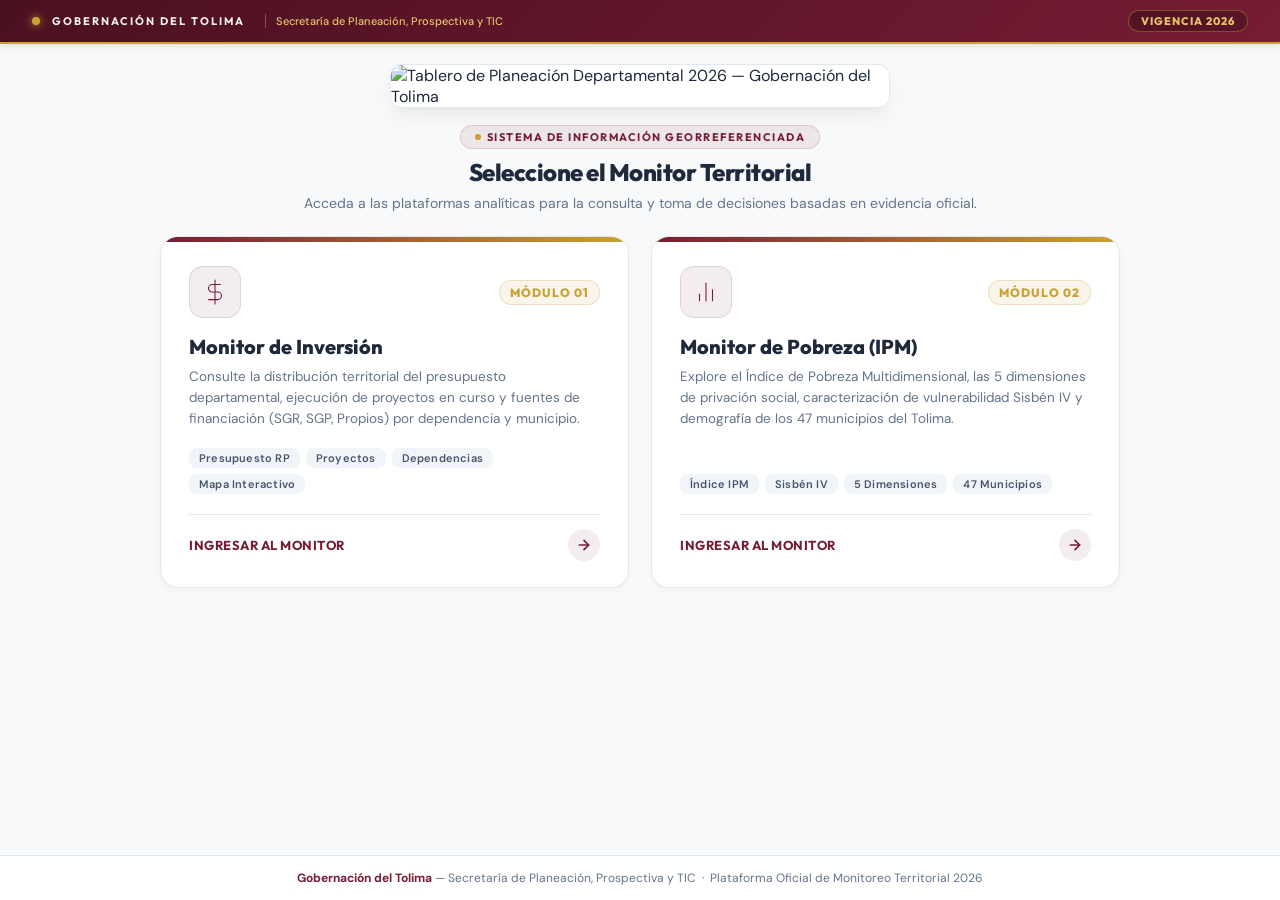
==== commit df1977dc: "Add files via upload" ====
--- a/index.html
+++ b/index.html
@@ -1,13 +1,17 @@
 <!DOCTYPE html>
 <html lang="es">
+
 <head>
     <meta charset="utf-8" />
     <title>Sistema de Monitoreo Territorial — Gobernación del Tolima 2026</title>
-    <meta name="description" content="Portal de Monitores Territoriales de la Gobernación del Tolima. Monitoreo estratégico de inversión pública y pobreza multidimensional.">
+    <meta name="description"
+        content="Portal de Monitores Territoriales de la Gobernación del Tolima. Monitoreo estratégico de inversión pública y pobreza multidimensional.">
     <meta name="viewport" content="width=device-width, initial-scale=1.0">
     <link rel="preconnect" href="https://fonts.googleapis.com">
     <link rel="preconnect" href="https://fonts.gstatic.com" crossorigin>
-    <link href="https://fonts.googleapis.com/css2?family=Outfit:wght@400;500;600;700;800;900&family=DM+Sans:wght@400;500;600;700&display=swap" rel="stylesheet">
+    <link
+        href="https://fonts.googleapis.com/css2?family=Outfit:wght@400;500;600;700;800;900&family=DM+Sans:wght@400;500;600;700&display=swap"
+        rel="stylesheet">
     <style>
         :root {
             --vino: #761C33;
@@ -27,7 +31,9 @@
             --shadow-hover: 0 20px 35px -8px rgba(118, 28, 51, 0.16), 0 10px 14px -5px rgba(0, 0, 0, 0.06);
         }
 
-        *, *::before, *::after {
+        *,
+        *::before,
+        *::after {
             box-sizing: border-box;
             margin: 0;
             padding: 0;
@@ -51,7 +57,7 @@
             align-items: center;
             justify-content: space-between;
             border-bottom: 2px solid var(--oro);
-            box-shadow: 0 2px 8px rgba(0,0,0,0.1);
+            box-shadow: 0 2px 8px rgba(0, 0, 0, 0.1);
             position: relative;
             z-index: 20;
         }
@@ -117,9 +123,11 @@
         /* BANNER SECTION */
         .banner-showcase {
             width: 100%;
-            max-width: 820px;
-            margin-bottom: 20px;
-            border-radius: 16px;
+            max-width: 500px;
+            /* Reducimos el ancho máximo para encoger el alto proporcionalmente */
+            margin: 0 auto 16px auto;
+            /* Centrado automático y margen inferior pequeño */
+            border-radius: 12px;
             overflow: hidden;
             box-shadow: var(--shadow-md);
             border: 1px solid var(--border-subtle);
@@ -134,8 +142,8 @@
         .banner-image {
             width: 100%;
             height: auto;
+            /* Recupera su escala natural sin recortes */
             display: block;
-            object-fit: contain;
         }
 
         /* SECTION HEADER */
@@ -372,24 +380,30 @@
                 grid-template-columns: 1fr;
                 gap: 16px;
             }
+
             .topbar {
                 padding: 10px 18px;
             }
+
             .topbar-subtitle {
                 display: none;
             }
+
             .main-container {
                 padding: 16px 16px 28px;
             }
+
             .portal-title {
                 font-size: 20px;
             }
+
             .card-inner {
                 padding: 20px;
             }
         }
     </style>
 </head>
+
 <body>
 
     <!-- TOPBAR CORPORATIVA COMPACTA -->
@@ -397,7 +411,7 @@
         <div class="topbar-left">
             <span class="topbar-badge-dot"></span>
             <span class="topbar-title">Gobernación del Tolima</span>
-            <span class="topbar-subtitle">Secretaría de Planeación y TIC</span>
+            <span class="topbar-subtitle">Secretaría de Planeación, Prospectiva y TIC</span>
         </div>
         <span class="topbar-year">VIGENCIA 2026</span>
     </header>
@@ -406,12 +420,9 @@
 
         <!-- BANNER SUPERIOR OFICIAL (IMAGEN DIRECTA) -->
         <section class="banner-showcase">
-            <img
-                src="https://tolima.gov.co/images/Tablero_planeacion_2026.jpg"
-                alt="Tablero de Planeación Departamental 2026 — Gobernación del Tolima"
-                class="banner-image"
-                loading="eager"
-            />
+            <img src="https://tolima.gov.co/images/Tablero_planeacion_2026.jpg"
+                alt="Tablero de Planeación Departamental 2026 — Gobernación del Tolima" class="banner-image"
+                loading="eager" />
         </section>
 
         <!-- ENCABEZADO DE SELECCIÓN COMPACTO -->
@@ -421,7 +432,8 @@
                 Sistema de Información Georreferenciada
             </div>
             <h1 class="portal-title">Seleccione el Monitor Territorial</h1>
-            <p class="portal-desc">Acceda a las plataformas analíticas para la consulta y toma de decisiones basadas en evidencia oficial.</p>
+            <p class="portal-desc">Acceda a las plataformas analíticas para la consulta y toma de decisiones basadas en
+                evidencia oficial.</p>
         </div>
 
         <!-- LOS DOS RECUADROS PARA SELECCIONAR LOS MONITORES -->
@@ -434,7 +446,8 @@
                     <div class="card-header-row">
                         <div class="card-icon-container">
                             <!-- Icono Inversión / Presupuesto -->
-                            <svg viewBox="0 0 24 24" fill="none" stroke="currentColor" stroke-linecap="round" stroke-linejoin="round">
+                            <svg viewBox="0 0 24 24" fill="none" stroke="currentColor" stroke-linecap="round"
+                                stroke-linejoin="round">
                                 <line x1="12" y1="1" x2="12" y2="23"></line>
                                 <path d="M17 5H9.5a3.5 3.5 0 0 0 0 7h5a3.5 3.5 0 0 1 0 7H6"></path>
                             </svg>
@@ -444,7 +457,8 @@
 
                     <h2 class="card-title">Monitor de Inversión</h2>
                     <p class="card-description">
-                        Consulte la distribución territorial del presupuesto departamental, ejecución de proyectos en curso y fuentes de financiación (SGR, SGP, Propios) por dependencia y municipio.
+                        Consulte la distribución territorial del presupuesto departamental, ejecución de proyectos en
+                        curso y fuentes de financiación (SGR, SGP, Propios) por dependencia y municipio.
                     </p>
 
                     <div class="card-features">
@@ -457,7 +471,8 @@
                     <div class="card-footer-cta">
                         <span>Ingresar al Monitor</span>
                         <div class="cta-arrow">
-                            <svg viewBox="0 0 24 24" fill="none" stroke="currentColor" stroke-linecap="round" stroke-linejoin="round">
+                            <svg viewBox="0 0 24 24" fill="none" stroke="currentColor" stroke-linecap="round"
+                                stroke-linejoin="round">
                                 <line x1="5" y1="12" x2="19" y2="12"></line>
                                 <polyline points="12 5 19 12 12 19"></polyline>
                             </svg>
@@ -473,7 +488,8 @@
                     <div class="card-header-row">
                         <div class="card-icon-container">
                             <!-- Icono Pobreza / IPM / Estadísticas -->
-                            <svg viewBox="0 0 24 24" fill="none" stroke="currentColor" stroke-linecap="round" stroke-linejoin="round">
+                            <svg viewBox="0 0 24 24" fill="none" stroke="currentColor" stroke-linecap="round"
+                                stroke-linejoin="round">
                                 <line x1="18" y1="20" x2="18" y2="10"></line>
                                 <line x1="12" y1="20" x2="12" y2="4"></line>
                                 <line x1="6" y1="20" x2="6" y2="14"></line>
@@ -484,7 +500,8 @@
 
                     <h2 class="card-title">Monitor de Pobreza (IPM)</h2>
                     <p class="card-description">
-                        Explore el Índice de Pobreza Multidimensional, las 5 dimensiones de privación social, caracterización de vulnerabilidad Sisbén IV y demografía de los 47 municipios del Tolima.
+                        Explore el Índice de Pobreza Multidimensional, las 5 dimensiones de privación social,
+                        caracterización de vulnerabilidad Sisbén IV y demografía de los 47 municipios del Tolima.
                     </p>
 
                     <div class="card-features">
@@ -497,7 +514,8 @@
                     <div class="card-footer-cta">
                         <span>Ingresar al Monitor</span>
                         <div class="cta-arrow">
-                            <svg viewBox="0 0 24 24" fill="none" stroke="currentColor" stroke-linecap="round" stroke-linejoin="round">
+                            <svg viewBox="0 0 24 24" fill="none" stroke="currentColor" stroke-linecap="round"
+                                stroke-linejoin="round">
                                 <line x1="5" y1="12" x2="19" y2="12"></line>
                                 <polyline points="12 5 19 12 12 19"></polyline>
                             </svg>
@@ -513,10 +531,11 @@
     <!-- FOOTER COMPACTO -->
     <footer class="page-footer">
         <p>
-            <strong>Gobernación del Tolima</strong> — Secretaría de Planeación y TIC &nbsp;·&nbsp;
+            <strong>Gobernación del Tolima</strong> — Secretaría de Planeación, Prospectiva y TIC &nbsp;·&nbsp;
             Plataforma Oficial de Monitoreo Territorial 2026
         </p>
     </footer>
 
 </body>
-</html>
+
+</html>
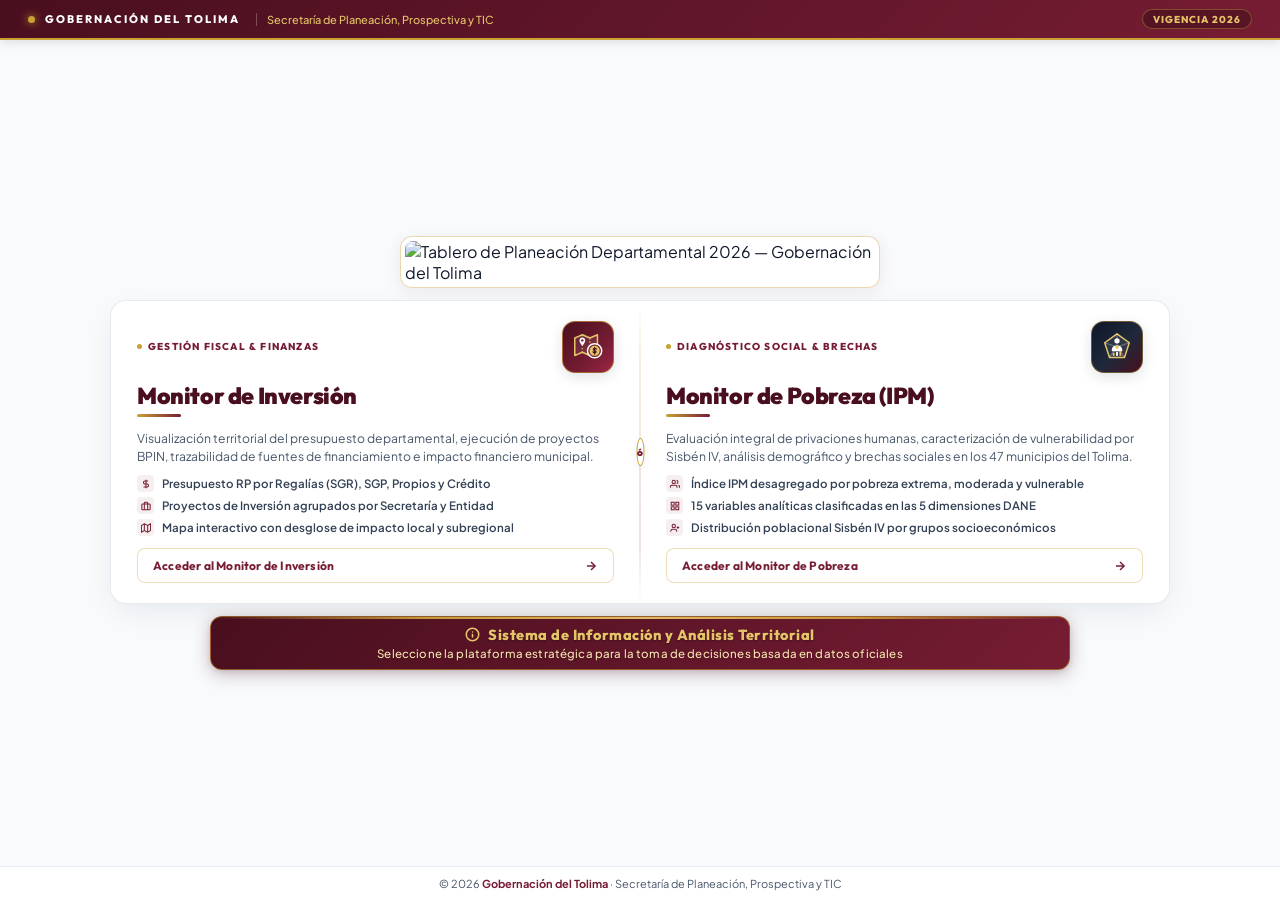
==== commit 00b4efac: "Add files via upload" ====
--- a/index.html
+++ b/index.html
@@ -3,32 +3,30 @@
 
 <head>
     <meta charset="utf-8" />
-    <title>Sistema de Monitoreo Territorial — Gobernación del Tolima 2026</title>
+    <title>Sistema de Información Territorial — Gobernación del Tolima</title>
     <meta name="description"
-        content="Portal de Monitores Territoriales de la Gobernación del Tolima. Monitoreo estratégico de inversión pública y pobreza multidimensional.">
+        content="Portal de Inteligencia y Monitoreo Territorial de la Gobernación del Tolima. Análisis estratégico de inversión pública y pobreza multidimensional.">
     <meta name="viewport" content="width=device-width, initial-scale=1.0">
     <link rel="preconnect" href="https://fonts.googleapis.com">
     <link rel="preconnect" href="https://fonts.gstatic.com" crossorigin>
     <link
-        href="https://fonts.googleapis.com/css2?family=Outfit:wght@400;500;600;700;800;900&family=DM+Sans:wght@400;500;600;700&display=swap"
+        href="https://fonts.googleapis.com/css2?family=Outfit:wght@500;600;700;800;900&family=Plus+Jakarta+Sans:wght@400;500;600;700&display=swap"
         rel="stylesheet">
     <style>
         :root {
+            /* Paleta Institucional Armónica Gobernación del Tolima */
             --vino: #761C33;
-            --vino-dark: #4A1020;
-            --vino-light: rgba(118, 28, 51, 0.08);
+            --vino-dark: #490F1E;
+            --vino-soft: rgba(118, 28, 51, 0.07);
             --oro: #CBA135;
             --oro-light: #E5C368;
-            --oro-bg: rgba(203, 161, 53, 0.12);
-            --bg-page: #F8F9FA;
+            --oro-soft: rgba(203, 161, 53, 0.12);
+
+            --ink: #0F172A;
+            --ink-muted: #475569;
+            --bg-page: #F8FAFC;
             --surface: #FFFFFF;
-            --ink: #1E293B;
-            --ink-muted: #64748B;
-            --border-subtle: #E2E8F0;
-            --border-card: #E5E7EB;
-            --shadow-sm: 0 2px 6px rgba(15, 23, 42, 0.04);
-            --shadow-md: 0 10px 25px -5px rgba(118, 28, 51, 0.08), 0 8px 10px -6px rgba(0, 0, 0, 0.04);
-            --shadow-hover: 0 20px 35px -8px rgba(118, 28, 51, 0.16), 0 10px 14px -5px rgba(0, 0, 0, 0.06);
+            --border: rgba(226, 232, 240, 0.85);
         }
 
         *,
@@ -39,38 +37,58 @@
             padding: 0;
         }
 
+        /* FONDO INSTITUCIONAL EXACTO DEL MONITOR */
+        #bgLayer {
+            position: fixed;
+            inset: 0;
+            z-index: -1;
+            background-color: #f8fafc;
+            background-image: url('https://lh3.googleusercontent.com/d/1oLgtwF_8bTeOWUE5xGeJT19ByY-t8FV_');
+            background-size: cover;
+            background-position: center center;
+            pointer-events: none;
+        }
+
+        html,
         body {
-            font-family: 'DM Sans', sans-serif;
-            background-color: var(--bg-page);
+            height: 100vh;
+            max-height: 100vh;
+            overflow: hidden;
+            font-family: 'Plus Jakarta Sans', sans-serif;
+            background: transparent;
             color: var(--ink);
-            min-height: 100vh;
+            -webkit-font-smoothing: antialiased;
+        }
+
+        body {
             display: flex;
             flex-direction: column;
-            overflow-x: hidden;
-        }
-
-        /* TOPBAR */
+            justify-content: space-between;
+        }
+
+        /* 1. TOPBAR COMPACTA */
         .topbar {
             background: linear-gradient(135deg, var(--vino-dark) 0%, var(--vino) 100%);
-            padding: 10px 32px;
+            height: 40px;
+            padding: 0 28px;
             display: flex;
             align-items: center;
             justify-content: space-between;
             border-bottom: 2px solid var(--oro);
-            box-shadow: 0 2px 8px rgba(0, 0, 0, 0.1);
-            position: relative;
+            flex-shrink: 0;
             z-index: 20;
-        }
-
-        .topbar-left {
-            display: flex;
-            align-items: center;
-            gap: 12px;
-        }
-
-        .topbar-badge-dot {
-            width: 8px;
-            height: 8px;
+            box-shadow: 0 2px 10px rgba(0, 0, 0, 0.12);
+        }
+
+        .topbar-brand {
+            display: flex;
+            align-items: center;
+            gap: 10px;
+        }
+
+        .topbar-dot {
+            width: 7px;
+            height: 7px;
             background: var(--oro);
             border-radius: 50%;
             box-shadow: 0 0 8px var(--oro);
@@ -79,294 +97,379 @@
         .topbar-title {
             font-family: 'Outfit', sans-serif;
             font-size: 11px;
-            font-weight: 700;
+            font-weight: 800;
             letter-spacing: 2px;
             text-transform: uppercase;
             color: #FFFFFF;
-            opacity: 0.95;
-        }
-
-        .topbar-subtitle {
+        }
+
+        .topbar-sub {
             font-size: 11px;
             color: var(--oro-light);
             font-weight: 500;
-            display: inline-block;
-            margin-left: 8px;
+            margin-left: 6px;
             padding-left: 10px;
             border-left: 1px solid rgba(255, 255, 255, 0.25);
         }
 
-        .topbar-year {
+        .topbar-badge {
             font-family: 'Outfit', sans-serif;
-            font-size: 11px;
+            font-size: 10px;
             font-weight: 800;
             letter-spacing: 1px;
             color: var(--oro-light);
             background: rgba(0, 0, 0, 0.25);
-            padding: 3px 12px;
+            padding: 2.5px 10px;
             border-radius: 20px;
             border: 1px solid rgba(203, 161, 53, 0.4);
         }
 
-        /* MAIN WRAPPER */
-        .main-container {
-            max-width: 1080px;
+        /* 2. ESCENARIO CENTRAL EN UNA SOLA PANTALLA */
+        .main-stage {
+            flex: 1;
+            max-width: 1180px;
             width: 100%;
             margin: 0 auto;
-            padding: 20px 24px 36px;
-            flex: 1;
+            padding: 8px 24px;
             display: flex;
             flex-direction: column;
-            align-items: center;
-        }
-
-        /* BANNER SECTION */
-        .banner-showcase {
+            justify-content: center;
+            gap: 12px;
+            min-height: 0;
+        }
+
+        /* BANNER INSTITUCIONAL OFICIAL (LOGO 100% COMPLETO SIN RECORTES) */
+        .banner-dock {
             width: 100%;
-            max-width: 500px;
-            /* Reducimos el ancho máximo para encoger el alto proporcionalmente */
-            margin: 0 auto 16px auto;
-            /* Centrado automático y margen inferior pequeño */
+            max-width: 480px;
+            margin: 0 auto;
             border-radius: 12px;
-            overflow: hidden;
-            box-shadow: var(--shadow-md);
-            border: 1px solid var(--border-subtle);
-            background: #ffffff;
-            transition: transform 0.3s ease, box-shadow 0.3s ease;
-        }
-
-        .banner-showcase:hover {
-            box-shadow: var(--shadow-hover);
-        }
-
-        .banner-image {
+            background: rgba(255, 255, 255, 0.95);
+            backdrop-filter: blur(10px);
+            padding: 4px;
+            border: 1px solid rgba(203, 161, 53, 0.4);
+            box-shadow: 0 4px 16px rgba(118, 28, 51, 0.08);
+            flex-shrink: 0;
+        }
+
+        .banner-dock img {
             width: 100%;
             height: auto;
-            /* Recupera su escala natural sin recortes */
             display: block;
-        }
-
-        /* SECTION HEADER */
-        .portal-header {
-            text-align: center;
-            margin-bottom: 22px;
-            max-width: 720px;
+            border-radius: 8px;
+            object-fit: contain;
+        }
+
+        /* 3. PLATAFORMA DUAL INTEGRADA CON EFECTO DE CRISTAL SOBRE EL FONDO */
+        .dual-console {
+            display: grid;
+            grid-template-columns: 1fr 1fr;
+            background: rgba(255, 255, 255, 0.93);
+            backdrop-filter: blur(14px);
+            border-radius: 16px;
+            border: 1px solid rgba(226, 232, 240, 0.85);
+            box-shadow: 0 10px 32px -6px rgba(15, 23, 42, 0.09);
+            overflow: hidden;
+            position: relative;
+            max-width: 1060px;
+            width: 100%;
+            margin: 0 auto;
+            flex-shrink: 0;
+        }
+
+        /* Divisor central con insignia */
+        .console-divider {
+            position: absolute;
+            top: 0;
+            bottom: 0;
+            left: 50%;
+            width: 1px;
+            background: linear-gradient(180deg, transparent 0%, rgba(203, 161, 53, 0.35) 20%, rgba(118, 28, 51, 0.25) 80%, transparent 100%);
+            z-index: 10;
+            transform: translateX(-50%);
+            display: flex;
+            align-items: center;
+            justify-content: center;
+            pointer-events: none;
+        }
+
+        .divider-badge {
+            width: 28px;
+            height: 28px;
+            border-radius: 50%;
+            background: #FFFFFF;
+            border: 1.5px solid var(--oro);
+            box-shadow: 0 2px 8px rgba(0, 0, 0, 0.08);
+            display: flex;
+            align-items: center;
+            justify-content: center;
+            font-family: 'Outfit', sans-serif;
+            font-size: 10px;
+            font-weight: 900;
+            color: var(--vino);
+        }
+
+        /* PANELES INTERACTIVOS COMPACTOS */
+        .console-portal {
+            text-decoration: none;
+            color: inherit;
+            padding: 20px 26px;
+            display: flex;
+            flex-direction: column;
+            gap: 10px;
+            position: relative;
+            background: transparent;
+            transition: all 0.3s cubic-bezier(0.16, 1, 0.3, 1);
+            overflow: hidden;
+        }
+
+        .console-portal::after {
+            content: '';
+            position: absolute;
+            inset: 0;
+            opacity: 0;
+            transition: opacity 0.3s ease;
+            pointer-events: none;
+        }
+
+        /* Halos sutiles institucionales al interactuar */
+        .portal-inversion::after {
+            background: radial-gradient(circle at 10% 10%, rgba(203, 161, 53, 0.14) 0%, transparent 65%);
+        }
+
+        .portal-pobreza::after {
+            background: radial-gradient(circle at 90% 10%, rgba(118, 28, 51, 0.1) 0%, transparent 65%);
+        }
+
+        .console-portal:hover {
+            background: rgba(255, 255, 255, 0.6);
+        }
+
+        .console-portal:hover::after {
+            opacity: 1;
+        }
+
+        /* BLOQUE SUPERIOR DEL PORTAL */
+        .portal-top-row {
+            display: flex;
+            align-items: center;
+            justify-content: space-between;
         }
 
         .portal-tag {
+            font-family: 'Outfit', sans-serif;
+            font-size: 10px;
+            font-weight: 800;
+            letter-spacing: 1.2px;
+            text-transform: uppercase;
+            color: var(--vino);
             display: inline-flex;
             align-items: center;
             gap: 6px;
-            background: var(--vino-light);
-            color: var(--vino);
-            padding: 4px 14px;
-            border-radius: 100px;
-            font-family: 'Outfit', sans-serif;
-            font-size: 11px;
-            font-weight: 700;
-            letter-spacing: 1.5px;
-            text-transform: uppercase;
-            margin-bottom: 8px;
-            border: 1px solid rgba(118, 28, 51, 0.15);
         }
 
         .portal-tag-dot {
-            width: 6px;
-            height: 6px;
+            width: 5px;
+            height: 5px;
             border-radius: 50%;
             background: var(--oro);
         }
 
-        .portal-title {
+        /* ICONOGRAFÍA ASERTIVA GRÁFICA (TAMAÑO DESTACADO) */
+        .visual-emblem {
+            width: 52px;
+            height: 52px;
+            border-radius: 13px;
+            display: flex;
+            align-items: center;
+            justify-content: center;
+            flex-shrink: 0;
+            box-shadow: 0 4px 14px rgba(15, 23, 42, 0.12);
+            transition: transform 0.25s ease, box-shadow 0.25s ease;
+        }
+
+        .console-portal:hover .visual-emblem {
+            transform: scale(1.08);
+            box-shadow: 0 6px 18px rgba(118, 28, 51, 0.22);
+        }
+
+        .emblem-inversion {
+            background: linear-gradient(135deg, var(--vino-dark) 0%, var(--vino) 65%, #9E2644 100%);
+            border: 1.5px solid rgba(203, 161, 53, 0.6);
+        }
+
+        .emblem-pobreza {
+            background: linear-gradient(135deg, #0F172A 0%, #1E293B 55%, var(--vino-dark) 100%);
+            border: 1.5px solid rgba(203, 161, 53, 0.45);
+        }
+
+        /* TITULAR Y RESUMEN (DESTACADOS CON FUERZA) */
+        .portal-heading {
             font-family: 'Outfit', sans-serif;
-            font-size: 24px;
-            font-weight: 800;
-            color: var(--ink);
-            line-height: 1.25;
-            letter-spacing: -0.5px;
-        }
-
-        .portal-desc {
-            font-size: 14px;
+            font-size: 23px;
+            font-weight: 900;
+            color: var(--vino-dark);
+            line-height: 1.15;
+            letter-spacing: -0.4px;
+            position: relative;
+            display: inline-block;
+            margin-bottom: 3px;
+            transition: all 0.25s ease;
+        }
+
+        .portal-heading::after {
+            content: '';
+            display: block;
+            width: 44px;
+            height: 3px;
+            background: linear-gradient(90deg, var(--oro) 0%, var(--vino) 100%);
+            border-radius: 2px;
+            margin-top: 5px;
+            transition: width 0.3s ease;
+        }
+
+        .console-portal:hover .portal-heading {
+            color: var(--vino);
+            transform: translateX(3px);
+        }
+
+        .console-portal:hover .portal-heading::after {
+            width: 72px;
+        }
+
+        .portal-summary {
+            font-size: 12.2px;
             color: var(--ink-muted);
-            margin-top: 6px;
-            line-height: 1.5;
-        }
-
-        /* GRID OF MONITOR CARDS */
-        .monitors-grid {
-            display: grid;
-            grid-template-columns: repeat(2, 1fr);
-            gap: 22px;
+            line-height: 1.45;
+        }
+
+        /* PILARES ANALÍTICOS (ESPACIADO COMPACTO) */
+        .portal-highlights {
+            display: flex;
+            flex-direction: column;
+            gap: 5px;
+        }
+
+        .highlight-item {
+            display: flex;
+            align-items: center;
+            gap: 8px;
+            font-size: 11.5px;
+            font-weight: 600;
+            color: #334155;
+        }
+
+        .highlight-icon {
+            width: 17px;
+            height: 17px;
+            border-radius: 4px;
+            background: var(--vino-soft);
+            color: var(--vino);
+            display: flex;
+            align-items: center;
+            justify-content: center;
+            flex-shrink: 0;
+        }
+
+        /* BOTÓN CTA ELEGANTE Y COMPACTO */
+        .portal-trigger {
+            display: flex;
+            align-items: center;
+            justify-content: space-between;
+            padding: 9px 15px;
+            border-radius: 8px;
+            background: rgba(255, 255, 255, 0.85);
+            border: 1px solid rgba(203, 161, 53, 0.35);
+            font-family: 'Outfit', sans-serif;
+            font-size: 12px;
+            font-weight: 700;
+            color: var(--vino);
+            letter-spacing: 0.2px;
+            transition: all 0.2s ease;
+            margin-top: 2px;
+        }
+
+        .console-portal:hover .portal-trigger {
+            background: var(--vino);
+            color: #FFFFFF;
+            border-color: var(--vino);
+            box-shadow: 0 4px 12px rgba(118, 28, 51, 0.2);
+        }
+
+        .trigger-arrow {
+            display: flex;
+            align-items: center;
+            transition: transform 0.2s ease;
+        }
+
+        .console-portal:hover .trigger-arrow {
+            transform: translateX(4px);
+        }
+
+        /* 4. FRANJA INSTITUCIONAL BAJO EL CONTENEDOR DE MONITORES (VINOTINTO Y ORO) */
+        .info-callout {
+            max-width: 860px;
             width: 100%;
-            max-width: 960px;
-        }
-
-        .card-monitor {
-            background: var(--surface);
-            border-radius: 18px;
-            border: 1.5px solid var(--border-card);
-            text-decoration: none;
-            color: inherit;
+            margin: 0 auto;
+            background: linear-gradient(135deg, var(--vino-dark) 0%, var(--vino) 100%);
+            border: 1.5px solid rgba(203, 161, 53, 0.5);
+            border-radius: 12px;
+            padding: 8px 24px;
+            text-align: center;
+            box-shadow: 0 4px 18px rgba(73, 15, 30, 0.28), 0 2px 6px rgba(0, 0, 0, 0.1);
+            flex-shrink: 0;
             display: flex;
             flex-direction: column;
+            align-items: center;
+            gap: 2px;
             position: relative;
             overflow: hidden;
-            box-shadow: var(--shadow-sm);
-            transition: all 0.3s cubic-bezier(0.16, 1, 0.3, 1);
-        }
-
-        .card-monitor:hover {
-            transform: translateY(-5px);
-            border-color: rgba(118, 28, 51, 0.3);
-            box-shadow: var(--shadow-hover);
-        }
-
-        .card-top-accent {
-            height: 5px;
-            width: 100%;
-            background: linear-gradient(90deg, var(--vino) 0%, var(--oro) 100%);
-            transition: height 0.25s ease;
-        }
-
-        .card-monitor:hover .card-top-accent {
-            height: 6px;
-        }
-
-        .card-inner {
-            padding: 24px 28px 26px;
-            display: flex;
-            flex-direction: column;
-            flex: 1;
-        }
-
-        .card-header-row {
-            display: flex;
-            align-items: center;
-            justify-content: space-between;
-            margin-bottom: 16px;
-        }
-
-        .card-icon-container {
-            width: 52px;
-            height: 52px;
-            border-radius: 14px;
-            background: var(--vino-light);
-            color: var(--vino);
+        }
+
+        .info-callout::before {
+            content: '';
+            position: absolute;
+            top: 0;
+            left: 0;
+            right: 0;
+            height: 2px;
+            background: linear-gradient(90deg, transparent 0%, #CBA135 25%, #E5C368 50%, #CBA135 75%, transparent 100%);
+            opacity: 0.95;
+        }
+
+        .info-callout-title {
+            font-family: 'Outfit', sans-serif;
+            font-size: 14.5px;
+            font-weight: 800;
+            color: var(--oro-light);
+            letter-spacing: 0.5px;
+            text-shadow: 0 1px 2px rgba(0, 0, 0, 0.35);
+            display: flex;
+            align-items: center;
+            gap: 8px;
+        }
+
+        .info-callout-desc {
+            font-size: 11.5px;
+            color: #F8E3B0;
+            font-weight: 500;
+            letter-spacing: 0.15px;
+            text-shadow: 0 1px 2px rgba(0, 0, 0, 0.25);
+        }
+
+        /* 5. FOOTER COMPACTO CON CRISTAL */
+        .page-footer {
+            height: 34px;
+            background: rgba(255, 255, 255, 0.92);
+            backdrop-filter: blur(10px);
+            border-top: 1px solid rgba(226, 232, 240, 0.8);
             display: flex;
             align-items: center;
             justify-content: center;
-            transition: all 0.3s ease;
-            border: 1px solid rgba(118, 28, 51, 0.12);
-        }
-
-        .card-monitor:hover .card-icon-container {
-            background: var(--vino);
-            color: #FFFFFF;
-            transform: scale(1.05);
-        }
-
-        .card-icon-container svg {
-            width: 26px;
-            height: 26px;
-        }
-
-        .card-badge-num {
-            font-family: 'Outfit', sans-serif;
-            font-size: 12px;
-            font-weight: 800;
-            letter-spacing: 1px;
-            color: var(--oro);
-            background: rgba(203, 161, 53, 0.1);
-            padding: 4px 10px;
-            border-radius: 12px;
-            border: 1px solid rgba(203, 161, 53, 0.25);
-        }
-
-        .card-title {
-            font-family: 'Outfit', sans-serif;
-            font-size: 20px;
-            font-weight: 800;
-            color: var(--ink);
-            line-height: 1.25;
-            margin-bottom: 8px;
-            transition: color 0.2s ease;
-        }
-
-        .card-monitor:hover .card-title {
-            color: var(--vino);
-        }
-
-        .card-description {
-            font-size: 13.5px;
+            padding: 0 24px;
+            font-size: 11px;
             color: var(--ink-muted);
-            line-height: 1.55;
-            flex: 1;
-            margin-bottom: 18px;
-        }
-
-        .card-features {
-            display: flex;
-            flex-wrap: wrap;
-            gap: 6px;
-            margin-bottom: 20px;
-        }
-
-        .feature-pill {
-            font-size: 11px;
-            font-weight: 600;
-            color: #475569;
-            background: #F1F5F9;
-            padding: 3px 10px;
-            border-radius: 8px;
-            letter-spacing: 0.2px;
-        }
-
-        .card-footer-cta {
-            display: flex;
-            align-items: center;
-            justify-content: space-between;
-            padding-top: 14px;
-            border-top: 1px solid var(--border-subtle);
-            font-family: 'Outfit', sans-serif;
-            font-size: 13px;
-            font-weight: 700;
-            letter-spacing: 0.5px;
-            text-transform: uppercase;
-            color: var(--vino);
-        }
-
-        .cta-arrow {
-            width: 32px;
-            height: 32px;
-            border-radius: 50%;
-            background: var(--vino-light);
-            display: flex;
-            align-items: center;
-            justify-content: center;
-            transition: all 0.3s ease;
-        }
-
-        .card-monitor:hover .cta-arrow {
-            background: var(--vino);
-            color: #FFFFFF;
-            transform: translateX(4px);
-        }
-
-        .cta-arrow svg {
-            width: 16px;
-            height: 16px;
-            stroke-width: 2.5;
-        }
-
-        /* FOOTER */
-        .page-footer {
-            background: #FFFFFF;
-            border-top: 1px solid var(--border-subtle);
-            padding: 14px 24px;
-            text-align: center;
-            font-size: 12px;
-            color: var(--ink-muted);
+            flex-shrink: 0;
         }
 
         .page-footer strong {
@@ -374,31 +477,30 @@
             font-weight: 700;
         }
 
-        /* RESPONSIVE */
-        @media (max-width: 820px) {
-            .monitors-grid {
+        /* RESPONSIVIDAD */
+        @media (max-width: 900px) {
+
+            html,
+            body {
+                height: auto;
+                max-height: none;
+                overflow-y: auto;
+            }
+
+            .main-stage {
+                padding: 16px;
+            }
+
+            .dual-console {
                 grid-template-columns: 1fr;
-                gap: 16px;
             }
 
-            .topbar {
-                padding: 10px 18px;
-            }
-
-            .topbar-subtitle {
+            .console-divider {
                 display: none;
             }
 
-            .main-container {
-                padding: 16px 16px 28px;
-            }
-
-            .portal-title {
-                font-size: 20px;
-            }
-
-            .card-inner {
-                padding: 20px;
+            .console-portal {
+                padding: 18px 16px;
             }
         }
     </style>
@@ -406,136 +508,220 @@
 
 <body>
 
-    <!-- TOPBAR CORPORATIVA COMPACTA -->
+    <!-- FONDO INSTITUCIONAL EXACTO DEL MONITOR (CAPA FIJA) -->
+    <div id="bgLayer"></div>
+
+    <!-- 1. TOPBAR COMPACTA Y CORPORATIVA -->
     <header class="topbar">
-        <div class="topbar-left">
-            <span class="topbar-badge-dot"></span>
+        <div class="topbar-brand">
+            <span class="topbar-dot"></span>
             <span class="topbar-title">Gobernación del Tolima</span>
-            <span class="topbar-subtitle">Secretaría de Planeación, Prospectiva y TIC</span>
+            <span class="topbar-sub">Secretaría de Planeación, Prospectiva y TIC</span>
         </div>
-        <span class="topbar-year">VIGENCIA 2026</span>
+        <span class="topbar-badge">VIGENCIA 2026</span>
     </header>
 
-    <main class="main-container">
-
-        <!-- BANNER SUPERIOR OFICIAL (IMAGEN DIRECTA) -->
-        <section class="banner-showcase">
+    <!-- 2. ESCENARIO CENTRAL EN UNA SOLA PANTALLA (SIN SCROLL) -->
+    <main class="main-stage">
+
+        <!-- BANNER INSTITUCIONAL OFICIAL (COMPLETO 100% SIN RECORTES) -->
+        <section class="banner-dock">
             <img src="https://tolima.gov.co/images/Tablero_planeacion_2026.jpg"
-                alt="Tablero de Planeación Departamental 2026 — Gobernación del Tolima" class="banner-image"
-                loading="eager" />
+                alt="Tablero de Planeación Departamental 2026 — Gobernación del Tolima" loading="eager" />
         </section>
 
-        <!-- ENCABEZADO DE SELECCIÓN COMPACTO -->
-        <div class="portal-header">
-            <div class="portal-tag">
-                <span class="portal-tag-dot"></span>
-                Sistema de Información Georreferenciada
+        <!-- 3. PLATAFORMA DUAL INTEGRADA (COMPACTA Y SIN ESPACIOS BLANCOS VACÍOS) -->
+        <div class="dual-console">
+            <div class="console-divider">
+                <div class="divider-badge">ó</div>
             </div>
-            <h1 class="portal-title">Seleccione el Monitor Territorial</h1>
-            <p class="portal-desc">Acceda a las plataformas analíticas para la consulta y toma de decisiones basadas en
-                evidencia oficial.</p>
-        </div>
-
-        <!-- LOS DOS RECUADROS PARA SELECCIONAR LOS MONITORES -->
-        <div class="monitors-grid">
-
-            <!-- 01. MONITOR DE INVERSIÓN -->
-            <a href="./inversion/" class="card-monitor" id="card-inversion" title="Ingresar al Monitor de Inversión">
-                <div class="card-top-accent"></div>
-                <div class="card-inner">
-                    <div class="card-header-row">
-                        <div class="card-icon-container">
-                            <!-- Icono Inversión / Presupuesto -->
-                            <svg viewBox="0 0 24 24" fill="none" stroke="currentColor" stroke-linecap="round"
-                                stroke-linejoin="round">
-                                <line x1="12" y1="1" x2="12" y2="23"></line>
-                                <path d="M17 5H9.5a3.5 3.5 0 0 0 0 7h5a3.5 3.5 0 0 1 0 7H6"></path>
+
+            <!-- ENTRADA A: MONITOR DE INVERSIÓN TERRITORIAL -->
+            <a href="./inversion/" class="console-portal portal-inversion" id="link-inversion"
+                title="Abrir Monitor de Inversión Territorial">
+                <div class="portal-top-row">
+                    <span class="portal-tag">
+                        <span class="portal-tag-dot"></span>
+                        Gestión Fiscal & Finanzas
+                    </span>
+                    <!-- Emblema visual asertivo: Inversión, Finanzas y BPIN -->
+                    <div class="visual-emblem emblem-inversion">
+                        <svg width="34" height="34" viewBox="0 0 36 36" fill="none">
+                            <!-- Mapa territorial plegado del Tolima -->
+                            <path d="M4 8.5L12 5L20 8.5L28 5V23.5L20 27L12 23.5L4 27V8.5Z" fill="rgba(255,255,255,0.08)" stroke="#E5C368" stroke-width="1.6" stroke-linejoin="round"/>
+                            <path d="M12 5V23.5" stroke="#E5C368" stroke-width="1.2" stroke-dasharray="1.5 2"/>
+                            <path d="M20 8.5V27" stroke="#E5C368" stroke-width="1.2" stroke-dasharray="1.5 2"/>
+                            <!-- Moneda / Sello de Inversión y Finanzas BPIN -->
+                            <circle cx="25" cy="22" r="7.5" fill="#761C33" stroke="#FFFFFF" stroke-width="1.6"/>
+                            <circle cx="25" cy="22" r="5.8" fill="#E5C368" stroke="#761C33" stroke-width="0.8"/>
+                            <path d="M25 18.5V25.5M26.8 20.2C26.5 19.6 25.8 19.4 25.1 19.4C24.2 19.4 23.6 19.9 23.6 20.6C23.6 21.8 26.5 21.6 26.5 22.9C26.5 23.6 25.9 24.1 25 24.1C24.1 24.1 23.4 23.6 23.2 23.1" stroke="#490F1E" stroke-width="1.3" stroke-linecap="round"/>
+                            <!-- Pin territorial de proyecto municipal -->
+                            <path d="M12 8C10.3 8 9 9.3 9 11C9 13.5 12 16.5 12 16.5C12 16.5 15 13.5 15 11C15 9.3 13.7 8 12 8Z" fill="#FFFFFF"/>
+                            <circle cx="12" cy="11" r="1.3" fill="#761C33"/>
+                        </svg>
+                    </div>
+                </div>
+
+                <h2 class="portal-heading">Monitor de Inversión</h2>
+                <p class="portal-summary">
+                    Visualización territorial del presupuesto departamental, ejecución de proyectos BPIN, trazabilidad
+                    de fuentes de financiamiento e impacto financiero municipal.
+                </p>
+
+                <div class="portal-highlights">
+                    <div class="highlight-item">
+                        <div class="highlight-icon">
+                            <svg width="10" height="10" viewBox="0 0 24 24" fill="none" stroke="currentColor"
+                                stroke-width="2.5">
+                                <path d="M12 2v20M17 5H9.5a3.5 3.5 0 0 0 0 7h5a3.5 3.5 0 0 1 0 7H6" />
                             </svg>
                         </div>
-                        <span class="card-badge-num">MÓDULO 01</span>
+                        <span>Presupuesto RP por Regalías (SGR), SGP, Propios y Crédito</span>
                     </div>
-
-                    <h2 class="card-title">Monitor de Inversión</h2>
-                    <p class="card-description">
-                        Consulte la distribución territorial del presupuesto departamental, ejecución de proyectos en
-                        curso y fuentes de financiación (SGR, SGP, Propios) por dependencia y municipio.
-                    </p>
-
-                    <div class="card-features">
-                        <span class="feature-pill">Presupuesto RP</span>
-                        <span class="feature-pill">Proyectos</span>
-                        <span class="feature-pill">Dependencias</span>
-                        <span class="feature-pill">Mapa Interactivo</span>
-                    </div>
-
-                    <div class="card-footer-cta">
-                        <span>Ingresar al Monitor</span>
-                        <div class="cta-arrow">
-                            <svg viewBox="0 0 24 24" fill="none" stroke="currentColor" stroke-linecap="round"
-                                stroke-linejoin="round">
-                                <line x1="5" y1="12" x2="19" y2="12"></line>
-                                <polyline points="12 5 19 12 12 19"></polyline>
+                    <div class="highlight-item">
+                        <div class="highlight-icon">
+                            <svg width="10" height="10" viewBox="0 0 24 24" fill="none" stroke="currentColor"
+                                stroke-width="2.5">
+                                <rect x="2" y="7" width="20" height="14" rx="2" />
+                                <path d="M16 21V5a2 2 0 0 0-2-2h-4a2 2 0 0 0-2 2v16" />
                             </svg>
                         </div>
+                        <span>Proyectos de Inversión agrupados por Secretaría y Entidad</span>
+                    </div>
+                    <div class="highlight-item">
+                        <div class="highlight-icon">
+                            <svg width="10" height="10" viewBox="0 0 24 24" fill="none" stroke="currentColor"
+                                stroke-width="2.5">
+                                <polygon points="1 6 1 22 8 18 16 22 23 18 23 2 16 6 8 2 1 6" />
+                                <line x1="8" y1="2" x2="8" y2="18" />
+                                <line x1="16" y1="6" x2="16" y2="22" />
+                            </svg>
+                        </div>
+                        <span>Mapa interactivo con desglose de impacto local y subregional</span>
                     </div>
                 </div>
+
+                <div class="portal-trigger">
+                    <span>Acceder al Monitor de Inversión</span>
+                    <span class="trigger-arrow">
+                        <svg width="14" height="14" viewBox="0 0 24 24" fill="none" stroke="currentColor"
+                            stroke-width="2.5">
+                            <line x1="5" y1="12" x2="19" y2="12" />
+                            <polyline points="12 5 19 12 12 19" />
+                        </svg>
+                    </span>
+                </div>
             </a>
 
-            <!-- 02. MONITOR DE POBREZA (IPM) -->
-            <a href="./pobreza/" class="card-monitor" id="card-pobreza" title="Ingresar al Monitor de Pobreza (IPM)">
-                <div class="card-top-accent"></div>
-                <div class="card-inner">
-                    <div class="card-header-row">
-                        <div class="card-icon-container">
-                            <!-- Icono Pobreza / IPM / Estadísticas -->
-                            <svg viewBox="0 0 24 24" fill="none" stroke="currentColor" stroke-linecap="round"
-                                stroke-linejoin="round">
-                                <line x1="18" y1="20" x2="18" y2="10"></line>
-                                <line x1="12" y1="20" x2="12" y2="4"></line>
-                                <line x1="6" y1="20" x2="6" y2="14"></line>
+            <!-- ENTRADA B: OBSERVATORIO DE POBREZA MULTIDIMENSIONAL (IPM) -->
+            <a href="./pobreza/" class="console-portal portal-pobreza" id="link-pobreza"
+                title="Abrir Monitor de Pobreza e IPM">
+                <div class="portal-top-row">
+                    <span class="portal-tag">
+                        <span class="portal-tag-dot"></span>
+                        Diagnóstico Social & Brechas
+                    </span>
+                    <!-- Emblema visual asertivo: IPM, Población y Calidad de Vida -->
+                    <div class="visual-emblem emblem-pobreza">
+                        <svg width="34" height="34" viewBox="0 0 36 36" fill="none">
+                            <!-- Pentágono / Radar analítico de las 5 dimensiones DANE del IPM -->
+                            <polygon points="18,4 31,13.5 26,29 10,29 5,13.5" fill="rgba(255,255,255,0.08)" stroke="#E5C368" stroke-width="1.6" stroke-linejoin="round"/>
+                            <line x1="18" y1="4" x2="18" y2="18" stroke="rgba(255,255,255,0.3)" stroke-width="1.2"/>
+                            <line x1="31" y1="13.5" x2="18" y2="18" stroke="rgba(255,255,255,0.3)" stroke-width="1.2"/>
+                            <line x1="26" y1="29" x2="18" y2="18" stroke="rgba(255,255,255,0.3)" stroke-width="1.2"/>
+                            <line x1="10" y1="29" x2="18" y2="18" stroke="rgba(255,255,255,0.3)" stroke-width="1.2"/>
+                            <line x1="5" y1="13.5" x2="18" y2="18" stroke="rgba(255,255,255,0.3)" stroke-width="1.2"/>
+                            <!-- Silueta social / comunidad protegida en primer plano -->
+                            <circle cx="18" cy="11.5" r="2.8" fill="#FFFFFF"/>
+                            <path d="M12.5 21C12.5 18 15 16.5 18 16.5C21 16.5 23.5 18 23.5 21V22.5H12.5V21Z" fill="#FFFFFF"/>
+                            <!-- Nodo indicador de vulnerabilidad central -->
+                            <circle cx="18" cy="18" r="1.8" fill="#E5C368"/>
+                            <!-- Barras analíticas de privación Sisbén IV -->
+                            <rect x="13.5" y="24" width="2" height="3.5" rx="0.8" fill="#E5C368"/>
+                            <rect x="17" y="23" width="2" height="4.5" rx="0.8" fill="#FFFFFF"/>
+                            <rect x="20.5" y="22" width="2" height="5.5" rx="0.8" fill="#E5C368"/>
+                        </svg>
+                    </div>
+                </div>
+
+                <h2 class="portal-heading">Monitor de Pobreza (IPM)</h2>
+                <p class="portal-summary">
+                    Evaluación integral de privaciones humanas, caracterización de vulnerabilidad por Sisbén IV,
+                    análisis demográfico y brechas sociales en los 47 municipios del Tolima.
+                </p>
+
+                <div class="portal-highlights">
+                    <div class="highlight-item">
+                        <div class="highlight-icon">
+                            <svg width="10" height="10" viewBox="0 0 24 24" fill="none" stroke="currentColor"
+                                stroke-width="2.5">
+                                <path d="M17 21v-2a4 4 0 0 0-4-4H5a4 4 0 0 0-4 4v2" />
+                                <circle cx="9" cy="7" r="4" />
+                                <path d="M23 21v-2a4 4 0 0 0-3-3.87" />
+                                <path d="M16 3.13a4 4 0 0 1 0 7.75" />
                             </svg>
                         </div>
-                        <span class="card-badge-num">MÓDULO 02</span>
+                        <span>Índice IPM desagregado por pobreza extrema, moderada y vulnerable</span>
                     </div>
-
-                    <h2 class="card-title">Monitor de Pobreza (IPM)</h2>
-                    <p class="card-description">
-                        Explore el Índice de Pobreza Multidimensional, las 5 dimensiones de privación social,
-                        caracterización de vulnerabilidad Sisbén IV y demografía de los 47 municipios del Tolima.
-                    </p>
-
-                    <div class="card-features">
-                        <span class="feature-pill">Índice IPM</span>
-                        <span class="feature-pill">Sisbén IV</span>
-                        <span class="feature-pill">5 Dimensiones</span>
-                        <span class="feature-pill">47 Municipios</span>
-                    </div>
-
-                    <div class="card-footer-cta">
-                        <span>Ingresar al Monitor</span>
-                        <div class="cta-arrow">
-                            <svg viewBox="0 0 24 24" fill="none" stroke="currentColor" stroke-linecap="round"
-                                stroke-linejoin="round">
-                                <line x1="5" y1="12" x2="19" y2="12"></line>
-                                <polyline points="12 5 19 12 12 19"></polyline>
+                    <div class="highlight-item">
+                        <div class="highlight-icon">
+                            <svg width="10" height="10" viewBox="0 0 24 24" fill="none" stroke="currentColor"
+                                stroke-width="2.5">
+                                <rect x="3" y="3" width="7" height="7" />
+                                <rect x="14" y="3" width="7" height="7" />
+                                <rect x="14" y="14" width="7" height="7" />
+                                <rect x="3" y="14" width="7" height="7" />
                             </svg>
                         </div>
+                        <span>15 variables analíticas clasificadas en las 5 dimensiones DANE</span>
+                    </div>
+                    <div class="highlight-item">
+                        <div class="highlight-icon">
+                            <svg width="10" height="10" viewBox="0 0 24 24" fill="none" stroke="currentColor"
+                                stroke-width="2.5">
+                                <path d="M16 21v-2a4 4 0 0 0-4-4H6a4 4 0 0 0-4 4v2" />
+                                <circle cx="9" cy="7" r="4" />
+                                <line x1="19" y1="8" x2="19" y2="14" />
+                                <line x1="22" y1="11" x2="16" y2="11" />
+                            </svg>
+                        </div>
+                        <span>Distribución poblacional Sisbén IV por grupos socioeconómicos</span>
                     </div>
                 </div>
+
+                <div class="portal-trigger">
+                    <span>Acceder al Monitor de Pobreza</span>
+                    <span class="trigger-arrow">
+                        <svg width="14" height="14" viewBox="0 0 24 24" fill="none" stroke="currentColor"
+                            stroke-width="2.5">
+                            <line x1="5" y1="12" x2="19" y2="12" />
+                            <polyline points="12 5 19 12 12 19" />
+                        </svg>
+                    </span>
+                </div>
             </a>
-
         </div>
 
+        <!-- 4. CAJA COLORIDA BAJO EL CONTENEDOR DE MONITORES -->
+        <div class="info-callout">
+            <h1 class="info-callout-title">
+                <svg width="15" height="15" viewBox="0 0 24 24" fill="none" stroke="#E5C368" stroke-width="2.5" stroke-linecap="round" stroke-linejoin="round">
+                    <circle cx="12" cy="12" r="10"></circle>
+                    <line x1="12" y1="16" x2="12" y2="12"></line>
+                    <line x1="12" y1="8" x2="12.01" y2="8"></line>
+                </svg>
+                Sistema de Información y Análisis Territorial
+            </h1>
+            <p class="info-callout-desc">Seleccione la plataforma estratégica para la toma de decisiones basada en datos oficiales</p>
+        </div>
+
     </main>
 
-    <!-- FOOTER COMPACTO -->
+    <!-- 5. FOOTER INSTITUCIONAL -->
     <footer class="page-footer">
-        <p>
-            <strong>Gobernación del Tolima</strong> — Secretaría de Planeación, Prospectiva y TIC &nbsp;·&nbsp;
-            Plataforma Oficial de Monitoreo Territorial 2026
-        </p>
+        <span>© 2026 <strong>Gobernación del Tolima</strong> · Secretaría de Planeación, Prospectiva y TIC</span>
     </footer>
 
 </body>
 
-</html>+</html>
